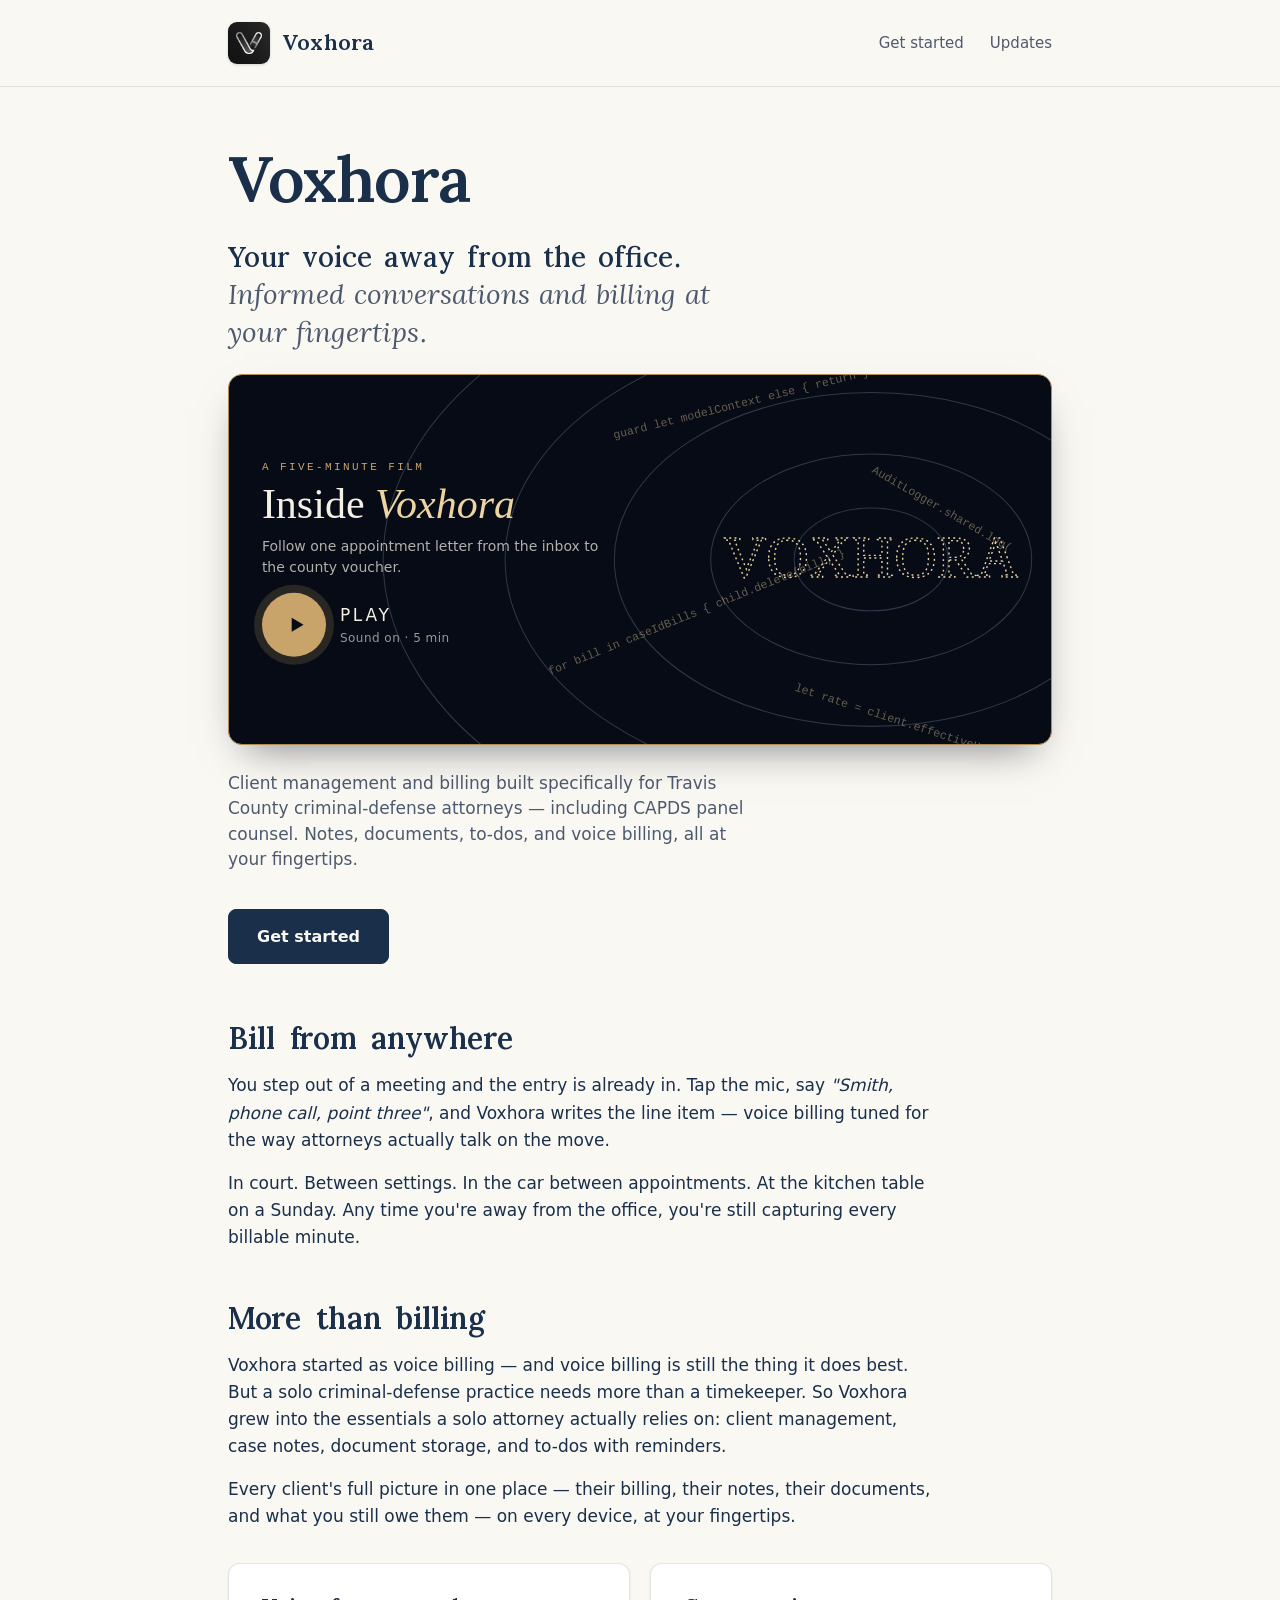
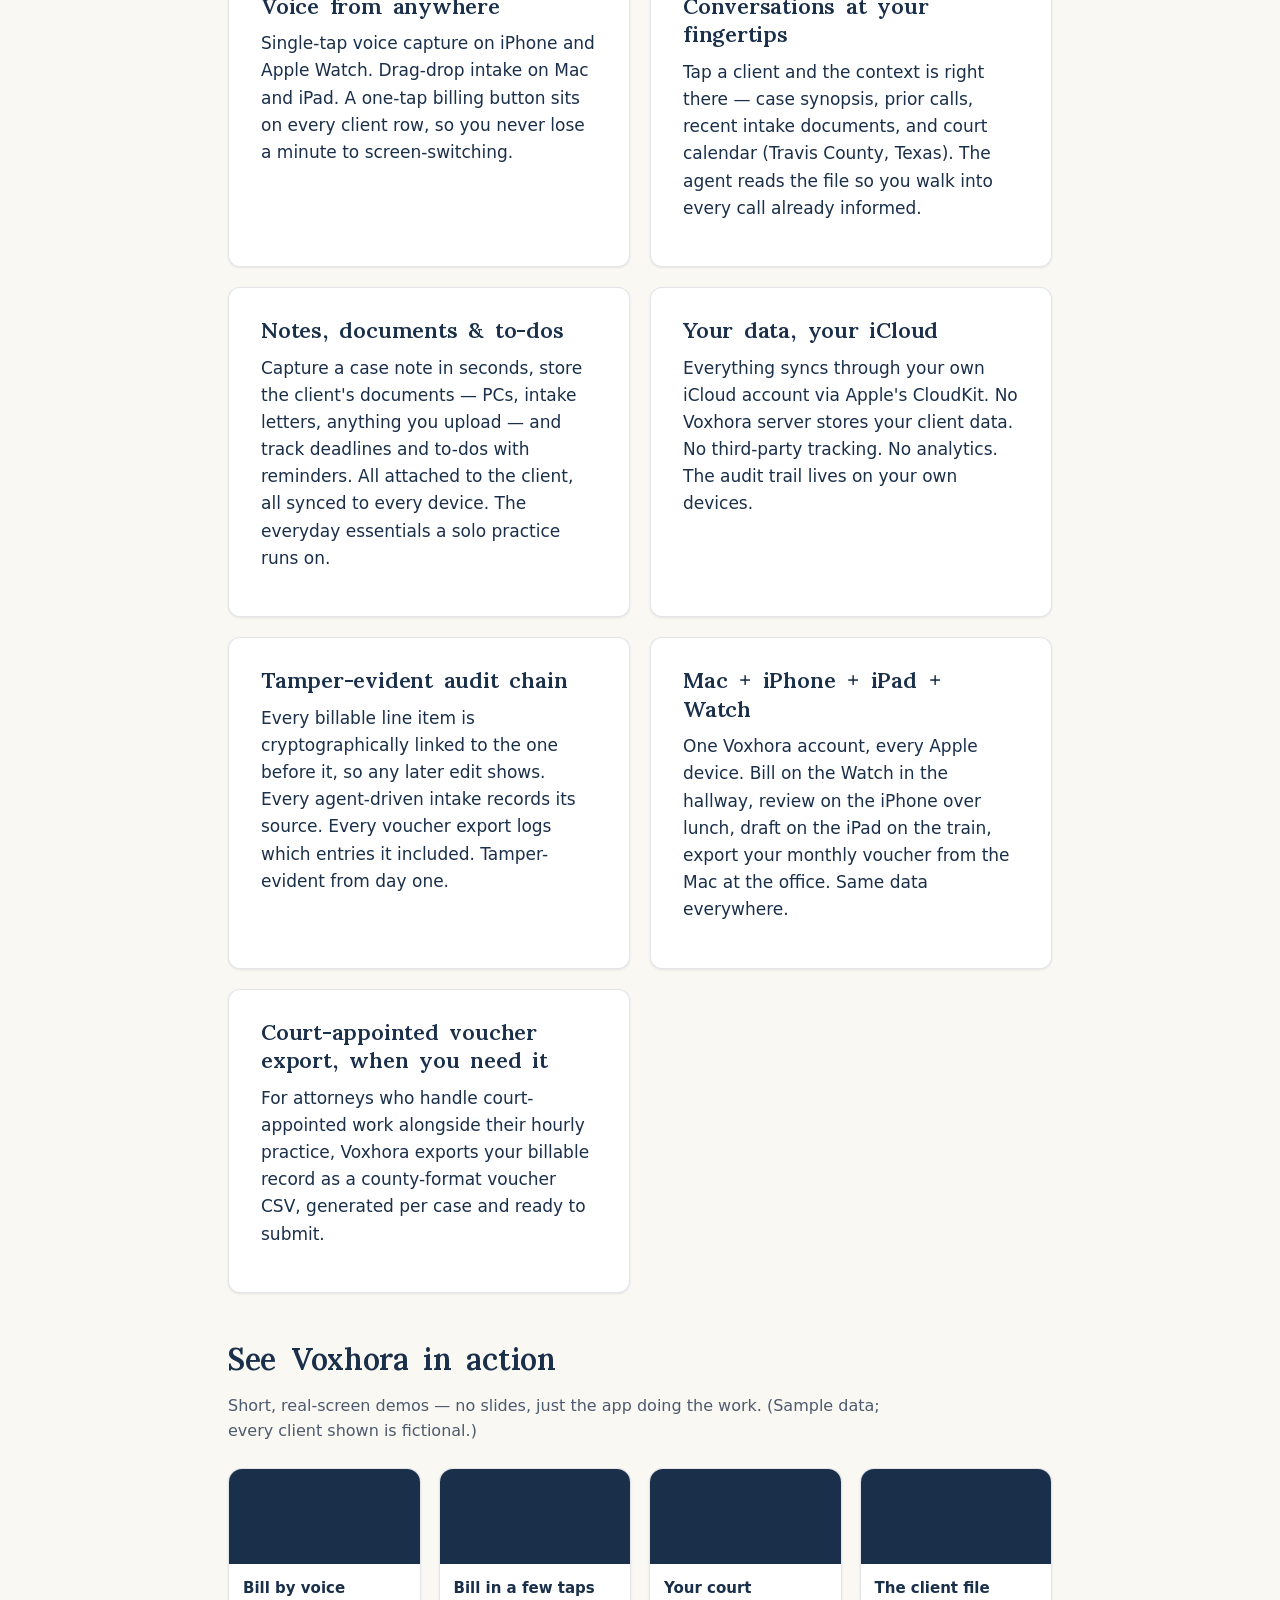
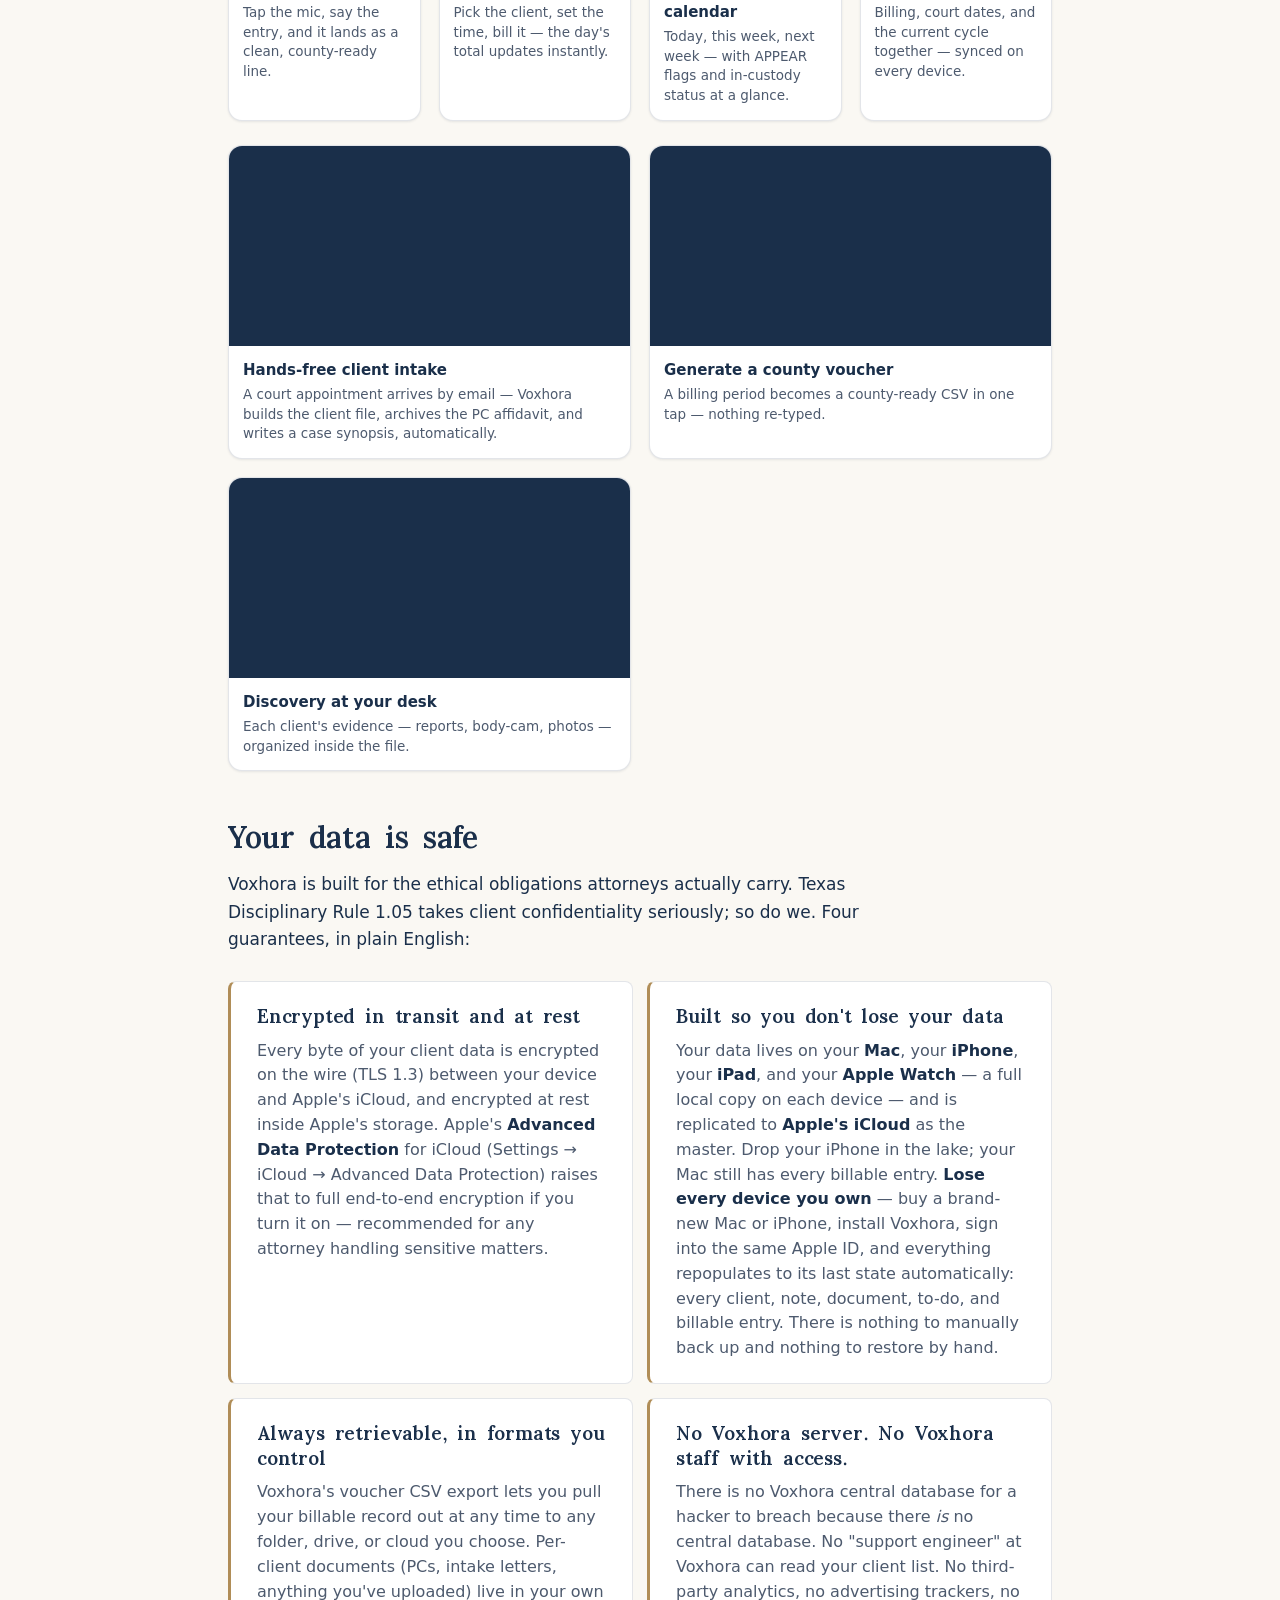
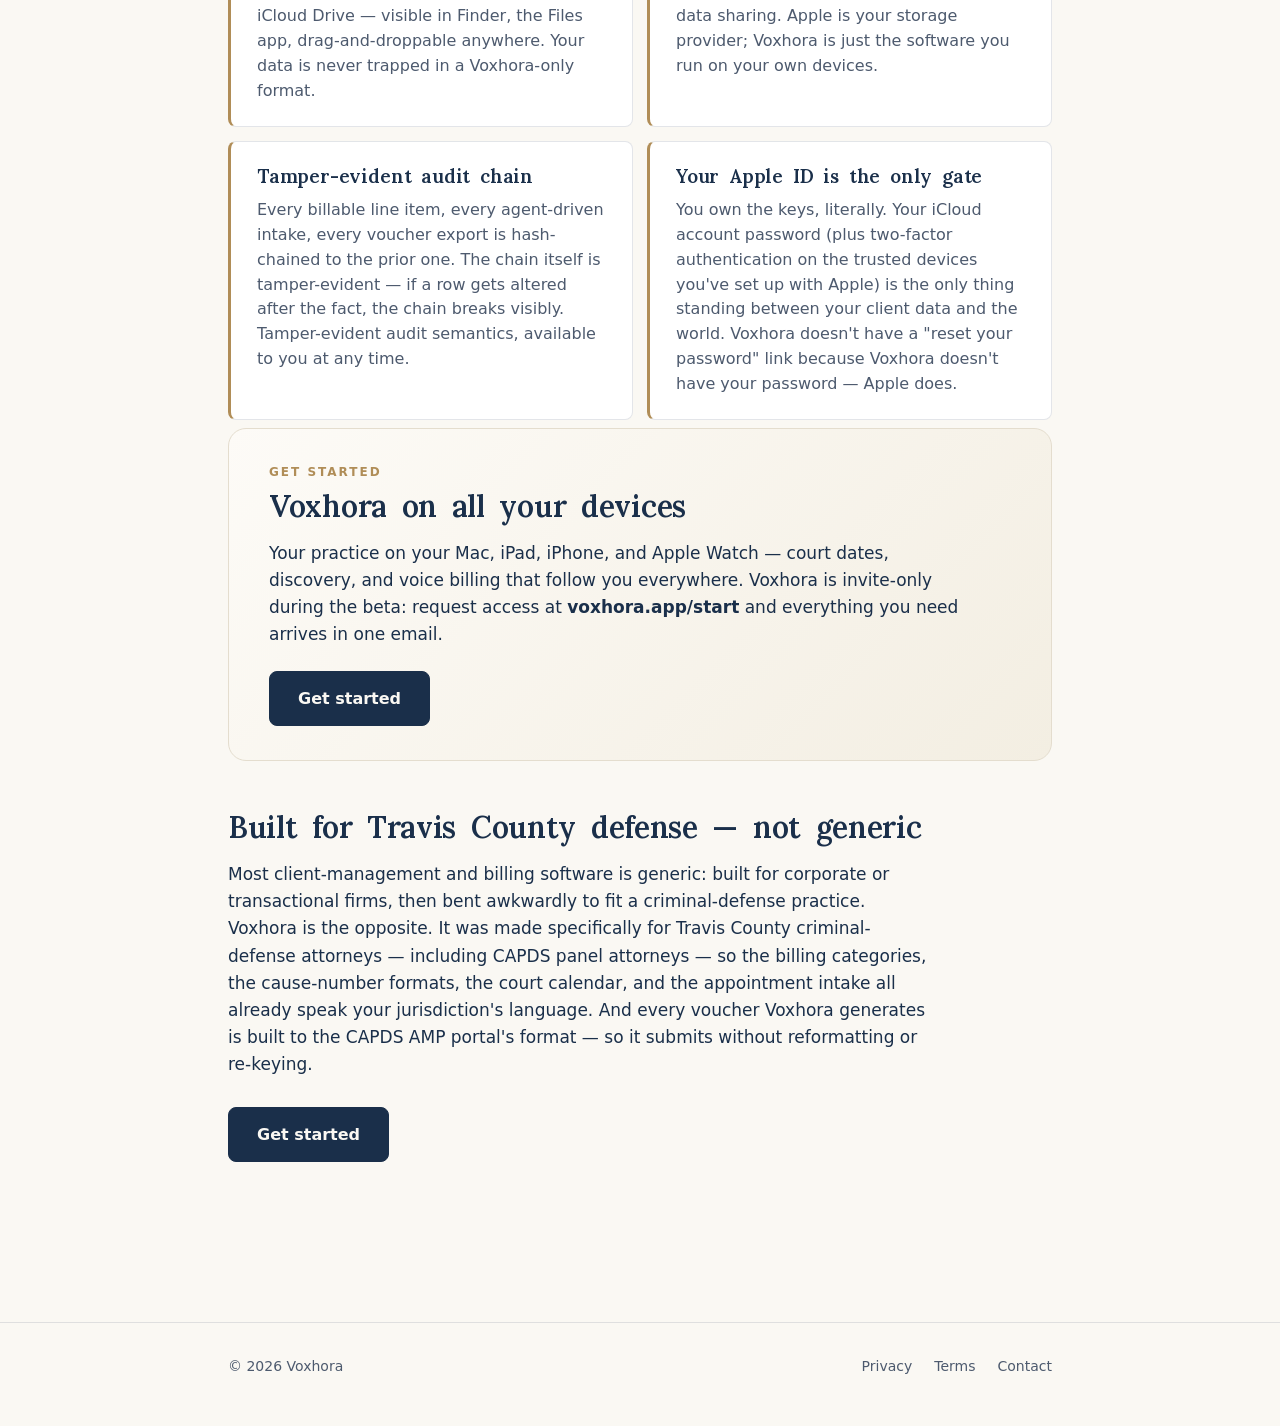
==== index.html @ 94cd96c0 "Inside Voxhora: two Motions stations (36) — file county motions from Voxhora Co-Authored-By: Claude " ====
<!doctype html>
<html lang="en">
<head>
  <meta charset="utf-8">
  <meta name="viewport" content="width=device-width, initial-scale=1">
  <title>Voxhora — Client management & voice billing for Travis County criminal-defense attorneys</title>
  <meta name="description" content="Client management and voice billing built for Travis County criminal-defense attorneys — notes, documents, to-dos, and county-ready vouchers on every Apple device.">
  <link rel="icon" type="image/png" sizes="32x32" href="/favicon-32.png">
  <link rel="apple-touch-icon" href="/apple-touch-icon.png">
  <link rel="stylesheet" href="styles.css">
  <meta property="og:type" content="website">
  <meta property="og:site_name" content="Voxhora">
  <meta property="og:title" content="Voxhora — Client management & voice billing for Travis County criminal-defense attorneys">
  <meta property="og:description" content="Client management and voice billing built for Travis County criminal-defense attorneys — notes, documents, to-dos, and county-ready vouchers on every Apple device.">
  <meta property="og:url" content="https://voxhora.app/">
  <meta property="og:image" content="https://voxhora.app/voxhora-social-card.png">
  <meta name="twitter:card" content="summary_large_image">
  <meta name="twitter:title" content="Voxhora — Client management & voice billing for Travis County criminal-defense attorneys">
  <meta name="twitter:description" content="Client management and voice billing built for Travis County criminal-defense attorneys — notes, documents, to-dos, and county-ready vouchers on every Apple device.">
  <meta name="twitter:image" content="https://voxhora.app/voxhora-social-card.png">
</head>
<body>

<header class="site-header">
  <div class="wrap">
    <a href="/" class="brand">
      <img src="voxhora-logo.png" class="v-mark" alt="Voxhora">
      <span class="v-word">Voxhora</span>
    </a>
    <nav class="site-nav">
      <a href="/start.html">Get started</a>
      <a href="/whats-coming.html">Updates</a>
    </nav>
  </div>
</header>

<main>
  <div class="wrap">

    <section class="hero">
      <h1>Voxhora</h1>
      <p class="motto">Your voice away from the office.<br><span class="motto-soft">Informed conversations and billing at your fingertips.</span></p>
      <a class="film" href="/inside/?v=f8212909#play" aria-label="Play Inside Voxhora, a five-minute film with sound">
        <svg class="film-art" viewBox="0 0 640 320" preserveAspectRatio="xMidYMid slice" aria-hidden="true">
          <g fill="none" stroke="#9fb8e0" stroke-opacity=".26" stroke-width=".8">
            <ellipse cx="500" cy="160" rx="60" ry="40"/><ellipse cx="500" cy="160" rx="125" ry="82"/><ellipse cx="500" cy="160" rx="200" ry="130"/><ellipse cx="500" cy="160" rx="285" ry="182"/><ellipse cx="500" cy="160" rx="380" ry="240"/>
          </g>
          <g font-family="Menlo, ui-monospace, monospace" font-size="9" fill="#ecd3a1" fill-opacity=".42">
            <text x="300" y="66" transform="rotate(-14 300 66)">guard let modelContext else { return }</text>
            <text x="440" y="262" transform="rotate(18 440 262)">let rate = client.effectiveHourlyRate(profile:)</text>
            <text x="500" y="92" transform="rotate(30 500 92)">AuditLogger.shared.log(</text>
            <text x="250" y="250" transform="rotate(-22 250 250)">for bill in caseIdBills { child.delete(bill) }</text>
          </g>
          <text class="film-word" x="500" y="174" text-anchor="middle" font-family="Didot, 'Bodoni 72', Georgia, serif" font-size="46" fill="none" stroke="#ecd3a1" stroke-width="1.1" stroke-dasharray="1.5 2.6">VOXHORA</text>
        </svg>
        <span class="film-copy">
          <span class="film-eyebrow">A five-minute film</span>
          <span class="film-title">Inside <em>Voxhora</em></span>
          <span class="film-lede">Follow one appointment letter from the inbox to the county voucher.</span>
          <span class="film-play"><span class="film-btn" aria-hidden="true"><svg viewBox="0 0 24 24" width="26" height="26"><path d="M8 5.5v13l11-6.5z" fill="currentColor"/></svg></span><span class="film-label">Play<small>Sound on · 5 min</small></span></span>
        </span>
      </a>
      <p class="tagline-explainer">Client management and billing built specifically for Travis County criminal-defense attorneys — including CAPDS panel counsel. Notes, documents, to-dos, and voice billing, all at your fingertips.</p>
      <div class="cta-row">
        <a class="btn btn-primary" href="/start.html">Get started</a>
      </div>
    </section>

    <section>
      <h2>Bill from anywhere</h2>
      <p>You step out of a meeting and the entry is already in. Tap the mic, say <em>"Smith, phone call, point three"</em>, and Voxhora writes the line item — voice billing tuned for the way attorneys actually talk on the move.</p>
      <p>In court. Between settings. In the car between appointments. At the kitchen table on a Sunday. Any time you're away from the office, you're still capturing every billable minute.</p>
    </section>

    <section>
      <h2>More than billing</h2>
      <p>Voxhora started as voice billing — and voice billing is still the thing it does best. But a solo criminal-defense practice needs more than a timekeeper. So Voxhora grew into the essentials a solo attorney actually relies on: client management, case notes, document storage, and to-dos with reminders.</p>
      <p>Every client's full picture in one place — their billing, their notes, their documents, and what you still owe them — on every device, at your fingertips.</p>
    </section>

    <section class="section-grid">
      <div class="card">
        <h3>Voice from anywhere</h3>
        <p>Single-tap voice capture on iPhone and Apple Watch. Drag-drop intake on Mac and iPad. A one-tap billing button sits on every client row, so you never lose a minute to screen-switching.</p>
      </div>
      <div class="card">
        <h3>Conversations at your fingertips</h3>
        <p>Tap a client and the context is right there — case synopsis, prior calls, recent intake documents, and court calendar (Travis County, Texas). The agent reads the file so you walk into every call already informed.</p>
      </div>
      <div class="card">
        <h3>Notes, documents &amp; to-dos</h3>
        <p>Capture a case note in seconds, store the client's documents — PCs, intake letters, anything you upload — and track deadlines and to-dos with reminders. All attached to the client, all synced to every device. The everyday essentials a solo practice runs on.</p>
      </div>
      <div class="card">
        <h3>Your data, your iCloud</h3>
        <p>Everything syncs through your own iCloud account via Apple's CloudKit. No Voxhora server stores your client data. No third-party tracking. No analytics. The audit trail lives on your own devices.</p>
      </div>
      <div class="card">
        <h3>Tamper-evident audit chain</h3>
        <p>Every billable line item is cryptographically linked to the one before it, so any later edit shows. Every agent-driven intake records its source. Every voucher export logs which entries it included. Tamper-evident from day one.</p>
      </div>
      <div class="card">
        <h3>Mac + iPhone + iPad + Watch</h3>
        <p>One Voxhora account, every Apple device. Bill on the Watch in the hallway, review on the iPhone over lunch, draft on the iPad on the train, export your monthly voucher from the Mac at the office. Same data everywhere.</p>
      </div>
      <div class="card">
        <h3>Court-appointed voucher export, when you need it</h3>
        <p>For attorneys who handle court-appointed work alongside their hourly practice, Voxhora exports your billable record as a county-format voucher CSV, generated per case and ready to submit.</p>
      </div>
    </section>

    <section class="demos">
      <h2>See Voxhora in action</h2>
      <p class="lede">Short, real-screen demos — no slides, just the app doing the work. (Sample data; every client shown is fictional.)</p>

      <div class="demo-phones">
        <div class="demo-card">
          <video src="demos/voice-billing.mp4" title="Demo: bill by voice" aria-label="Demo: bill by voice" autoplay muted loop playsinline preload="metadata"></video>
          <div class="cap"><div class="t">Bill by voice</div>
            <div class="d">Tap the mic, say the entry, and it lands as a clean, county-ready line.</div></div>
        </div>
        <div class="demo-card">
          <video src="demos/tap-to-bill.mp4" title="Demo: bill in a few taps" aria-label="Demo: bill in a few taps" autoplay muted loop playsinline preload="metadata"></video>
          <div class="cap"><div class="t">Bill in a few taps</div>
            <div class="d">Pick the client, set the time, bill it — the day's total updates instantly.</div></div>
        </div>
        <div class="demo-card">
          <video src="demos/calendar.mp4" title="Demo: your court calendar" aria-label="Demo: your court calendar" autoplay muted loop playsinline preload="metadata"></video>
          <div class="cap"><div class="t">Your court calendar</div>
            <div class="d">Today, this week, next week — with APPEAR flags and in-custody status at a glance.</div></div>
        </div>
        <div class="demo-card">
          <video src="demos/client-file.mp4" title="Demo: the client file" aria-label="Demo: the client file" autoplay muted loop playsinline preload="metadata"></video>
          <div class="cap"><div class="t">The client file</div>
            <div class="d">Billing, court dates, and the current cycle together — synced on every device.</div></div>
        </div>
      </div>

      <div class="demo-tablets">
        <div class="demo-card">
          <video src="demos/intake.mp4" title="Demo: hands-free client intake" aria-label="Demo: hands-free client intake" autoplay muted loop playsinline preload="metadata"></video>
          <div class="cap"><div class="t">Hands-free client intake</div>
            <div class="d">A court appointment arrives by email — Voxhora builds the client file, archives the PC affidavit, and writes a case synopsis, automatically.</div></div>
        </div>
        <div class="demo-card">
          <video src="demos/voucher.mp4" title="Demo: generate a county voucher" aria-label="Demo: generate a county voucher" autoplay muted loop playsinline preload="metadata"></video>
          <div class="cap"><div class="t">Generate a county voucher</div>
            <div class="d">A billing period becomes a county-ready CSV in one tap — nothing re-typed.</div></div>
        </div>
        <div class="demo-card">
          <video src="demos/discovery.mp4" title="Demo: discovery at your desk" aria-label="Demo: discovery at your desk" autoplay muted loop playsinline preload="metadata"></video>
          <div class="cap"><div class="t">Discovery at your desk</div>
            <div class="d">Each client's evidence — reports, body-cam, photos — organized inside the file.</div></div>
        </div>
      </div>
    </section>

    <section>
      <h2>Your data is safe</h2>
      <p>Voxhora is built for the ethical obligations attorneys actually carry. Texas Disciplinary Rule 1.05 takes client confidentiality seriously; so do we. Four guarantees, in plain English:</p>

      <div class="safety-grid">
        <div class="safety-item">
          <h3>Encrypted in transit and at rest</h3>
          <p>Every byte of your client data is encrypted on the wire (TLS 1.3) between your device and Apple's iCloud, and encrypted at rest inside Apple's storage. Apple's <strong>Advanced Data Protection</strong> for iCloud (Settings → iCloud → Advanced Data Protection) raises that to full end-to-end encryption if you turn it on — recommended for any attorney handling sensitive matters.</p>
        </div>

        <div class="safety-item">
          <h3>Built so you don't lose your data</h3>
          <p>Your data lives on your <strong>Mac</strong>, your <strong>iPhone</strong>, your <strong>iPad</strong>, and your <strong>Apple Watch</strong> — a full local copy on each device — and is replicated to <strong>Apple's iCloud</strong> as the master. Drop your iPhone in the lake; your Mac still has every billable entry. <strong>Lose every device you own</strong> — buy a brand-new Mac or iPhone, install Voxhora, sign into the same Apple ID, and everything repopulates to its last state automatically: every client, note, document, to-do, and billable entry. There is nothing to manually back up and nothing to restore by hand.</p>
        </div>

        <div class="safety-item">
          <h3>Always retrievable, in formats you control</h3>
          <p>Voxhora's voucher CSV export lets you pull your billable record out at any time to any folder, drive, or cloud you choose. Per-client documents (PCs, intake letters, anything you've uploaded) live in your own iCloud Drive — visible in Finder, the Files app, drag-and-droppable anywhere. Your data is never trapped in a Voxhora-only format.</p>
        </div>

        <div class="safety-item">
          <h3>No Voxhora server. No Voxhora staff with access.</h3>
          <p>There is no Voxhora central database for a hacker to breach because there <em>is</em> no central database. No "support engineer" at Voxhora can read your client list. No third-party analytics, no advertising trackers, no data sharing. Apple is your storage provider; Voxhora is just the software you run on your own devices.</p>
        </div>

        <div class="safety-item">
          <h3>Tamper-evident audit chain</h3>
          <p>Every billable line item, every agent-driven intake, every voucher export is hash-chained to the prior one. The chain itself is tamper-evident — if a row gets altered after the fact, the chain breaks visibly. Tamper-evident audit semantics, available to you at any time.</p>
        </div>

        <div class="safety-item">
          <h3>Your Apple ID is the only gate</h3>
          <p>You own the keys, literally. Your iCloud account password (plus two-factor authentication on the trusted devices you've set up with Apple) is the only thing standing between your client data and the world. Voxhora doesn't have a "reset your password" link because Voxhora doesn't have your password — Apple does.</p>
        </div>
      </div>
    </section>

    <section class="get-voxhora">
      <div class="gv-inner">
        <div class="gv-text">
          <div class="gv-eyebrow">GET STARTED</div>
          <h2>Voxhora on all your devices</h2>
          <p>Your practice on your Mac, iPad, iPhone, and Apple Watch — court dates, discovery, and voice billing that follow you everywhere. Voxhora is invite-only during the beta: request access at <strong>voxhora.app/start</strong> and everything you need arrives in one email.</p>
          <div class="cta-row" style="margin-top: 22px;">
            <a class="btn btn-primary" href="/start.html">Get started</a>
          </div>
        </div>
      </div>
    </section>

    <section>
      <h2>Built for Travis County defense — not generic</h2>
      <p>Most client-management and billing software is generic: built for corporate or transactional firms, then bent awkwardly to fit a criminal-defense practice. Voxhora is the opposite. It was made specifically for Travis County criminal-defense attorneys — including CAPDS panel attorneys — so the billing categories, the cause-number formats, the court calendar, and the appointment intake all already speak your jurisdiction's language. And every voucher Voxhora generates is built to the CAPDS AMP portal's format — so it submits without reformatting or re-keying.</p>
      <div class="cta-row" style="margin-top: 28px;">
        <a class="btn btn-primary" href="/start.html">Get started</a>
      </div>
    </section>

  </div>
</main>

<footer class="site-footer">
  <div class="wrap">
    <div>© 2026 Voxhora</div>
    <nav>
      <a href="/privacy.html">Privacy</a>
      <a href="/terms.html">Terms</a>
      <a href="mailto:patrick@patrickfagerberg.com">Contact</a>
    </nav>
  </div>
</footer>

<!-- Film panel: open "Inside Voxhora" over this page and start the music in
     this same tap (Safari only allows sound from a tap on the page that plays it). -->
<audio id="filmMusic" src="/inside/soundtrack.mp3" preload="none" loop></audio>
<script>
(function(){
  var a=document.querySelector('a.film'); if(!a) return;
  a.addEventListener('click',function(e){
    if(e.metaKey||e.ctrlKey||e.shiftKey||e.altKey||e.button) return;
    e.preventDefault();
    var m=document.getElementById('filmMusic');
    try{ m.volume=0.05; var p=m.play(); if(p&&p.catch) p.catch(function(){}); }catch(_){}
    var ov=document.createElement('div'); ov.className='film-overlay';
    var f=document.createElement('iframe');
    f.src=a.getAttribute('href').replace('#play','#embed');
    f.title='Inside Voxhora'; f.setAttribute('allow','autoplay; fullscreen');
    f.onload=function(){ try{ f.contentWindow.focus(); }catch(_){} };
    var x=document.createElement('button'); x.className='film-close'; x.type='button';
    x.setAttribute('aria-label','Close the film'); x.textContent='\u00d7';
    ov.appendChild(f); ov.appendChild(x); document.body.appendChild(ov);
    document.documentElement.style.overflow='hidden';
    try{ var r=ov.requestFullscreen&&ov.requestFullscreen(); if(r&&r.catch) r.catch(function(){}); }catch(_){}
    function close(){
      try{ m.pause(); m.currentTime=0; }catch(_){}
      ov.remove(); document.documentElement.style.overflow='';
      if(document.fullscreenElement){ try{ document.exitFullscreen(); }catch(_){} }
      document.removeEventListener('keydown',esc); a.focus();
    }
    function esc(ev){ if(ev.key==='Escape'&&!document.fullscreenElement) close(); }
    x.addEventListener('click',close); document.addEventListener('keydown',esc);
  });
})();
</script>
</body>
</html>
---- styles.css ----
/* Self-hosted Lora (no third-party font request) */
@font-face {
  font-family: 'Lora';
  font-style: italic;
  font-weight: 400;
  font-display: swap;
  src: url('/fonts/lora-italic-400-ext.woff2') format('woff2');
  unicode-range: U+0100-02BA, U+02BD-02C5, U+02C7-02CC, U+02CE-02D7, U+02DD-02FF, U+0304, U+0308, U+0329, U+1D00-1DBF, U+1E00-1E9F, U+1EF2-1EFF, U+2020, U+20A0-20AB, U+20AD-20C0, U+2113, U+2C60-2C7F, U+A720-A7FF;
}
@font-face {
  font-family: 'Lora';
  font-style: italic;
  font-weight: 400;
  font-display: swap;
  src: url('/fonts/lora-italic-400.woff2') format('woff2');
  unicode-range: U+0000-00FF, U+0131, U+0152-0153, U+02BB-02BC, U+02C6, U+02DA, U+02DC, U+0304, U+0308, U+0329, U+2000-206F, U+20AC, U+2122, U+2191, U+2193, U+2212, U+2215, U+FEFF, U+FFFD;
}
@font-face {
  font-family: 'Lora';
  font-style: normal;
  font-weight: 500;
  font-display: swap;
  src: url('/fonts/lora-normal-500-ext.woff2') format('woff2');
  unicode-range: U+0100-02BA, U+02BD-02C5, U+02C7-02CC, U+02CE-02D7, U+02DD-02FF, U+0304, U+0308, U+0329, U+1D00-1DBF, U+1E00-1E9F, U+1EF2-1EFF, U+2020, U+20A0-20AB, U+20AD-20C0, U+2113, U+2C60-2C7F, U+A720-A7FF;
}
@font-face {
  font-family: 'Lora';
  font-style: normal;
  font-weight: 500;
  font-display: swap;
  src: url('/fonts/lora-normal-500.woff2') format('woff2');
  unicode-range: U+0000-00FF, U+0131, U+0152-0153, U+02BB-02BC, U+02C6, U+02DA, U+02DC, U+0304, U+0308, U+0329, U+2000-206F, U+20AC, U+2122, U+2191, U+2193, U+2212, U+2215, U+FEFF, U+FFFD;
}
@font-face {
  font-family: 'Lora';
  font-style: normal;
  font-weight: 600;
  font-display: swap;
  src: url('/fonts/lora-normal-600-ext.woff2') format('woff2');
  unicode-range: U+0100-02BA, U+02BD-02C5, U+02C7-02CC, U+02CE-02D7, U+02DD-02FF, U+0304, U+0308, U+0329, U+1D00-1DBF, U+1E00-1E9F, U+1EF2-1EFF, U+2020, U+20A0-20AB, U+20AD-20C0, U+2113, U+2C60-2C7F, U+A720-A7FF;
}
@font-face {
  font-family: 'Lora';
  font-style: normal;
  font-weight: 600;
  font-display: swap;
  src: url('/fonts/lora-normal-600.woff2') format('woff2');
  unicode-range: U+0000-00FF, U+0131, U+0152-0153, U+02BB-02BC, U+02C6, U+02DA, U+02DC, U+0304, U+0308, U+0329, U+2000-206F, U+20AC, U+2122, U+2191, U+2193, U+2212, U+2215, U+FEFF, U+FFFD;
}
@font-face {
  font-family: 'Lora';
  font-style: normal;
  font-weight: 700;
  font-display: swap;
  src: url('/fonts/lora-normal-700-ext.woff2') format('woff2');
  unicode-range: U+0100-02BA, U+02BD-02C5, U+02C7-02CC, U+02CE-02D7, U+02DD-02FF, U+0304, U+0308, U+0329, U+1D00-1DBF, U+1E00-1E9F, U+1EF2-1EFF, U+2020, U+20A0-20AB, U+20AD-20C0, U+2113, U+2C60-2C7F, U+A720-A7FF;
}
@font-face {
  font-family: 'Lora';
  font-style: normal;
  font-weight: 700;
  font-display: swap;
  src: url('/fonts/lora-normal-700.woff2') format('woff2');
  unicode-range: U+0000-00FF, U+0131, U+0152-0153, U+02BB-02BC, U+02C6, U+02DA, U+02DC, U+0304, U+0308, U+0329, U+2000-206F, U+20AC, U+2122, U+2191, U+2193, U+2212, U+2215, U+FEFF, U+FFFD;
}

/* ----------------------------------------------------------------
   Voxhora marketing site — global styles
   Brand: voxPaper #faf8f3 background, voxInk #1a2f4a body,
          voxGold #b08d57 accent, voxInkSoft #4d5a6e secondary.
   Typography: Lora (Charter-feel) for headlines, system sans for body.
   ---------------------------------------------------------------- */

:root {
  --vox-paper: #faf8f3;
  --vox-ink: #1a2f4a;
  --vox-ink-soft: #4d5a6e;
  --vox-gold: #b08d57;
  --vox-gold-warm: #c9a872;
  --vox-card: #ffffff;
  --vox-border: rgba(26, 47, 74, 0.12);
  --vox-shadow: 0 1px 3px rgba(26, 47, 74, 0.06), 0 1px 2px rgba(26, 47, 74, 0.04);
  --max-w: 880px;
}

* { box-sizing: border-box; }

html { scroll-behavior: smooth; }

body {
  margin: 0;
  background: var(--vox-paper);
  color: var(--vox-ink);
  font-family: system-ui, -apple-system, BlinkMacSystemFont, "Segoe UI", Helvetica, Arial, sans-serif;
  font-size: 17px;
  line-height: 1.6;
  font-variant-numeric: tabular-nums;
  -webkit-font-smoothing: antialiased;
  -moz-osx-font-smoothing: grayscale;
}

h1, h2, h3, h4 {
  font-family: "Lora", "Charter", "Iowan Old Style", "Georgia", serif;
  font-weight: 600;
  color: var(--vox-ink);
  letter-spacing: -0.01em;
}

h1 { font-size: 44px; line-height: 1.15; margin: 0 0 18px; }
h2 { font-size: 30px; line-height: 1.2; margin: 48px 0 16px; }
h3 { font-size: 22px; line-height: 1.3; margin: 32px 0 10px; }

p { margin: 0 0 16px; max-width: 65ch; }

a {
  color: var(--vox-ink);
  text-decoration: underline;
  text-decoration-color: var(--vox-gold);
  text-decoration-thickness: 1.5px;
  text-underline-offset: 3px;
  transition: text-decoration-color 0.15s ease;
}
a:hover { text-decoration-color: var(--vox-ink); }

ul { padding-left: 22px; margin: 0 0 16px; }
li { margin-bottom: 8px; }

code, pre {
  font-family: ui-monospace, "SF Mono", "Cascadia Mono", Menlo, Consolas, monospace;
  font-size: 14px;
  background: rgba(26, 47, 74, 0.06);
  padding: 2px 6px;
  border-radius: 4px;
}
pre {
  padding: 16px 20px;
  overflow-x: auto;
  line-height: 1.5;
  border-radius: 8px;
}
pre code { padding: 0; background: none; }

/* ---- LAYOUT ---- */

.wrap {
  max-width: var(--max-w);
  margin: 0 auto;
  padding: 0 28px;
}

header.site-header {
  border-bottom: 1px solid var(--vox-border);
  padding: 22px 0;
  background: var(--vox-paper);
}
header.site-header .wrap {
  display: flex;
  align-items: center;
  justify-content: space-between;
  gap: 24px;
  flex-wrap: wrap;
}

.brand {
  display: inline-flex;
  align-items: center;
  gap: 12px;
  text-decoration: none;
  color: var(--vox-ink);
}
.brand .v-mark {
  width: 42px;
  height: 42px;
  border-radius: 9px;
  object-fit: cover;
  flex-shrink: 0;
  /* Subtle shadow so the dark logo doesn't fight the cream background */
  box-shadow: 0 1px 3px rgba(26, 47, 74, 0.18);
}
.brand .v-word {
  font-family: "Lora", "Charter", "Iowan Old Style", Georgia, serif;
  font-size: 22px;
  font-weight: 600;
  letter-spacing: 0.01em;
}

nav.site-nav {
  display: flex;
  gap: 26px;
  flex-wrap: wrap;
}
nav.site-nav a {
  font-size: 15px;
  font-weight: 500;
  text-decoration: none;
  color: var(--vox-ink-soft);
  transition: color 0.15s ease;
}
nav.site-nav a:hover { color: var(--vox-ink); }
nav.site-nav a.active { color: var(--vox-ink); }

main { padding: 56px 0 80px; }

/* ---- HERO ---- */

.hero {
  text-align: left;
  margin-bottom: 56px;
}
.hero .eyebrow {
  display: inline-block;
  font-size: 12px;
  font-weight: 600;
  letter-spacing: 0.12em;
  text-transform: uppercase;
  color: var(--vox-gold);
  margin-bottom: 14px;
}
.hero h1 {
  font-size: 64px;
  margin-bottom: 22px;
  letter-spacing: -0.02em;
}
.hero .motto {
  font-family: "Lora", "Charter", "Iowan Old Style", Georgia, serif;
  font-size: 28px;
  line-height: 1.35;
  color: var(--vox-ink);
  max-width: 30ch;
  margin: 0 0 18px;
  font-weight: 500;
}
.hero .motto .motto-soft {
  color: var(--vox-ink-soft);
  font-style: italic;
  font-weight: 400;
}
.hero .tagline-explainer {
  font-size: 17px;
  color: var(--vox-ink-soft);
  max-width: 50ch;
  line-height: 1.5;
  margin-bottom: 36px;
}

/* ---- CTA BUTTONS ---- */

.cta-row {
  display: flex;
  gap: 14px;
  flex-wrap: wrap;
}

.btn {
  display: inline-block;
  padding: 14px 28px;
  border-radius: 8px;
  font-size: 16px;
  font-weight: 600;
  text-decoration: none;
  border: 1.5px solid transparent;
  transition: all 0.15s ease;
  cursor: pointer;
  font-family: inherit;
}
.btn-primary {
  background: var(--vox-ink);
  color: var(--vox-paper);
  border-color: var(--vox-ink);
}
.btn-primary:hover {
  background: #243a5c;
  border-color: #243a5c;
  text-decoration: none;
}
.btn-secondary {
  background: transparent;
  color: var(--vox-ink);
  border-color: var(--vox-ink);
}
.btn-secondary:hover {
  background: var(--vox-ink);
  color: var(--vox-paper);
  text-decoration: none;
}

/* ---- CARDS / SECTIONS ---- */

.card {
  background: var(--vox-card);
  border: 1px solid var(--vox-border);
  border-radius: 12px;
  padding: 28px 32px;
  margin-bottom: 24px;
  box-shadow: var(--vox-shadow);
}

.card h3 { margin-top: 0; }

.section-grid {
  display: grid;
  grid-template-columns: repeat(auto-fit, minmax(280px, 1fr));
  gap: 20px;
  margin: 32px 0;
}

.section-grid .card { margin-bottom: 0; }

/* Safety section — two-column lawyer-comfort layout, slightly different visual
   weight than the value-prop section-grid so it reads as a separate "trust"
   block rather than another feature list. */
.safety-grid {
  display: grid;
  grid-template-columns: repeat(auto-fit, minmax(320px, 1fr));
  gap: 14px;
  margin: 28px 0 8px;
}
.safety-item {
  background: var(--vox-card);
  border: 1px solid var(--vox-border);
  border-left: 3px solid var(--vox-gold);
  border-radius: 8px;
  padding: 22px 26px;
}
.safety-item h3 {
  margin: 0 0 10px;
  font-size: 19px;
  font-family: "Lora", "Charter", "Iowan Old Style", Georgia, serif;
  font-weight: 600;
}
.safety-item p {
  margin: 0;
  font-size: 16px;
  color: var(--vox-ink-soft);
  line-height: 1.55;
}
.safety-item p strong {
  color: var(--vox-ink);
  font-weight: 600;
}
@media (max-width: 640px) {
  .safety-item { padding: 18px 22px; }
  .safety-item h3 { font-size: 17px; }
  .safety-item p { font-size: 15px; }
}

/* ---- FORMS ---- */

form.signup {
  background: var(--vox-card);
  border: 1px solid var(--vox-border);
  border-radius: 12px;
  padding: 32px;
  box-shadow: var(--vox-shadow);
  max-width: 540px;
}
.form-row {
  display: flex;
  flex-direction: column;
  gap: 6px;
  margin-bottom: 18px;
}
.form-row label {
  font-size: 14px;
  font-weight: 600;
  color: var(--vox-ink);
}
.form-row .hint {
  font-size: 13px;
  color: var(--vox-ink-soft);
  font-weight: 400;
}
.form-row input,
.form-row textarea {
  font-family: inherit;
  font-size: 16px;
  padding: 10px 14px;
  border: 1.5px solid var(--vox-border);
  border-radius: 8px;
  background: var(--vox-paper);
  color: var(--vox-ink);
  transition: border-color 0.15s ease;
}
.form-row input:focus,
.form-row textarea:focus {
  outline: none;
  border-color: var(--vox-gold);
}
.form-row textarea {
  min-height: 90px;
  resize: vertical;
  line-height: 1.5;
}

/* ---- FOOTER ---- */

footer.site-footer {
  border-top: 1px solid var(--vox-border);
  padding: 32px 0 48px;
  margin-top: 80px;
  background: var(--vox-paper);
  color: var(--vox-ink-soft);
  font-size: 14px;
}
footer.site-footer .wrap {
  display: flex;
  justify-content: space-between;
  align-items: baseline;
  flex-wrap: wrap;
  gap: 20px;
}
footer.site-footer nav { display: flex; gap: 22px; flex-wrap: wrap; }
footer.site-footer nav a {
  color: var(--vox-ink-soft);
  text-decoration: none;
}
footer.site-footer nav a:hover { color: var(--vox-ink); }

/* ---- UTILITIES ---- */

.mute { color: var(--vox-ink-soft); }
.gold { color: var(--vox-gold); }
.center { text-align: center; }
.tight { max-width: 60ch; }

.callout {
  border-left: 3px solid var(--vox-gold);
  padding: 4px 0 4px 20px;
  margin: 24px 0;
  color: var(--vox-ink-soft);
  font-style: italic;
}

/* ---- RESPONSIVE ---- */

@media (max-width: 640px) {
  body { font-size: 16px; }
  h1 { font-size: 34px; }
  .hero h1 { font-size: 42px; }
  .hero .motto { font-size: 22px; }
  .hero .tagline-explainer { font-size: 16px; }
  h2 { font-size: 24px; margin: 36px 0 14px; }
  h3 { font-size: 19px; }
  main { padding: 36px 0 60px; }
  .card { padding: 22px 24px; }
  form.signup { padding: 24px; }
  .wrap { padding: 0 20px; }
  header.site-header { padding: 16px 0; }
  nav.site-nav { gap: 16px; }
  .cta-row { flex-direction: column; align-items: stretch; }
  .btn { text-align: center; }
}

/* ----------------------------------------------------------------
   "See Voxhora in action" — real-screen demo clips
   (added 2026-06-12; brand tokens above)
   ---------------------------------------------------------------- */
.demos { margin: 48px 0; }
.demos .lede { color: var(--vox-ink-soft); font-size: 16px; margin: 0 0 24px; max-width: 65ch; }

.demo-phones {
  display: grid;
  grid-template-columns: repeat(auto-fit, minmax(170px, 1fr));
  gap: 18px;
  margin: 0 0 24px;
}
.demo-tablets {
  display: grid;
  grid-template-columns: repeat(auto-fit, minmax(320px, 1fr));
  gap: 18px;
}

.demo-card {
  background: var(--vox-card);
  border: 1px solid var(--vox-border);
  border-radius: 14px;
  overflow: hidden;
  box-shadow: var(--vox-shadow);
}
.demo-card video {
  display: block;
  width: 100%;
  height: auto;
  background: #1a2f4a;
}
.demo-card .cap { padding: 12px 14px 14px; }
.demo-card .cap .t { font-weight: 600; font-size: 15px; color: var(--vox-ink); }
.demo-card .cap .d { color: var(--vox-ink-soft); font-size: 13.5px; line-height: 1.45; margin-top: 3px; }

@media (max-width: 520px) {
  .demo-phones { grid-template-columns: repeat(2, 1fr); gap: 12px; }
  .demo-card .cap .d { font-size: 12.5px; }
}

/* Get-Voxhora device section + QR (2026-07-11) */
.get-voxhora .gv-inner {
  display: flex;
  align-items: center;
  gap: 36px;
  background: linear-gradient(135deg, #fdfbf7, #f3eee2);
  border: 1px solid #e4ddce;
  border-radius: 18px;
  padding: 34px 40px;
}
.get-voxhora .gv-text { flex: 1; }
.get-voxhora .gv-eyebrow {
  font-size: 12px; letter-spacing: 2px; font-weight: 700;
  color: var(--vox-gold); margin-bottom: 6px;
}
.get-voxhora .gv-text h2 { margin-top: 0; }
.get-voxhora .gv-qr { text-align: center; flex: none; }
.get-voxhora .gv-qr img {
  border: 8px solid #fff; border-radius: 12px;
  box-shadow: 0 2px 10px rgba(26, 47, 74, .12);
  display: block;
}
.get-voxhora .gv-qr span {
  display: block; margin-top: 8px; font-size: 12px; color: var(--vox-ink-soft);
}
@media (max-width: 640px) {
  .get-voxhora .gv-inner { flex-direction: column; text-align: center; gap: 22px; padding: 26px 22px; }
  .get-voxhora .gv-eyebrow { text-align: center; }
}

/* Homepage film panel: "Inside Voxhora" (2026-10-08) */
.film{position:relative;display:block;margin:22px 0 26px;border-radius:14px;overflow:hidden;background:#060b15;border:1px solid var(--vox-gold);aspect-ratio:16/7.2;min-height:260px;color:#f4f0e6;text-decoration:none;box-shadow:0 18px 40px -18px rgba(6,11,21,.55);transition:transform .25s ease,box-shadow .25s ease}
.film:hover,.film:focus-visible{transform:translateY(-2px);box-shadow:0 24px 50px -18px rgba(6,11,21,.7);outline:none}
.film:focus-visible{box-shadow:0 0 0 3px var(--vox-gold-warm),0 24px 50px -18px rgba(6,11,21,.7)}
.film-art{position:absolute;inset:0;width:100%;height:100%}
.film-copy{position:absolute;left:clamp(18px,4%,36px);top:50%;transform:translateY(-50%);display:flex;flex-direction:column;gap:10px;max-width:min(340px,44%)}
.film-eyebrow{font:500 11px/1 Menlo,ui-monospace,monospace;letter-spacing:.22em;text-transform:uppercase;color:#c9a46a}
.film-title{font:500 clamp(28px,4.4vw,42px)/1.02 Didot,"Bodoni 72",Georgia,serif;color:#f4f0e6}
.film-title em{color:#ecd3a1}
.film-lede{font-size:14px;line-height:1.45;color:rgba(244,240,230,.72)}
.film-play{display:flex;align-items:center;gap:14px;margin-top:6px}
.film-btn{width:64px;height:64px;border-radius:50%;background:#c9a46a;color:#060b15;display:flex;align-items:center;justify-content:center;padding-left:4px;box-shadow:0 0 0 8px rgba(201,164,106,.18);animation:film-pulse 2.4s ease-in-out infinite}
.film:hover .film-btn{background:#ecd3a1}
.film-label{font:600 14px/1.25 inherit;letter-spacing:.16em;text-transform:uppercase;color:#f4f0e6;display:flex;flex-direction:column}
.film-label small{font-weight:400;letter-spacing:.04em;text-transform:none;font-size:12px;color:rgba(244,240,230,.62)}
@keyframes film-pulse{0%,100%{box-shadow:0 0 0 8px rgba(201,164,106,.18)}50%{box-shadow:0 0 0 14px rgba(201,164,106,.08)}}
@media (max-width:620px){.film{aspect-ratio:auto;min-height:300px}.film-copy{max-width:calc(100% - 36px);top:auto;bottom:22px;transform:none}.film-art{opacity:.75}.film-word{display:none}}
@media (prefers-reduced-motion:reduce){.film,.film-btn{transition:none;animation:none}}

/* Film overlay: the homepage Play panel opens the film over the page (2026-10-08) */
.film-overlay{position:fixed;inset:0;z-index:9999;background:#05070d}
.film-overlay iframe{display:block;width:100%;height:100%;border:0}
.film-close{position:absolute;top:14px;right:14px;z-index:2;width:44px;height:44px;border-radius:50%;
  border:1px solid rgba(201,168,106,.6);background:rgba(5,7,13,.75);color:#e8d9b5;font-size:26px;line-height:1;cursor:pointer}
.film-close:hover,.film-close:focus-visible{background:rgba(201,168,106,.25);outline:none}
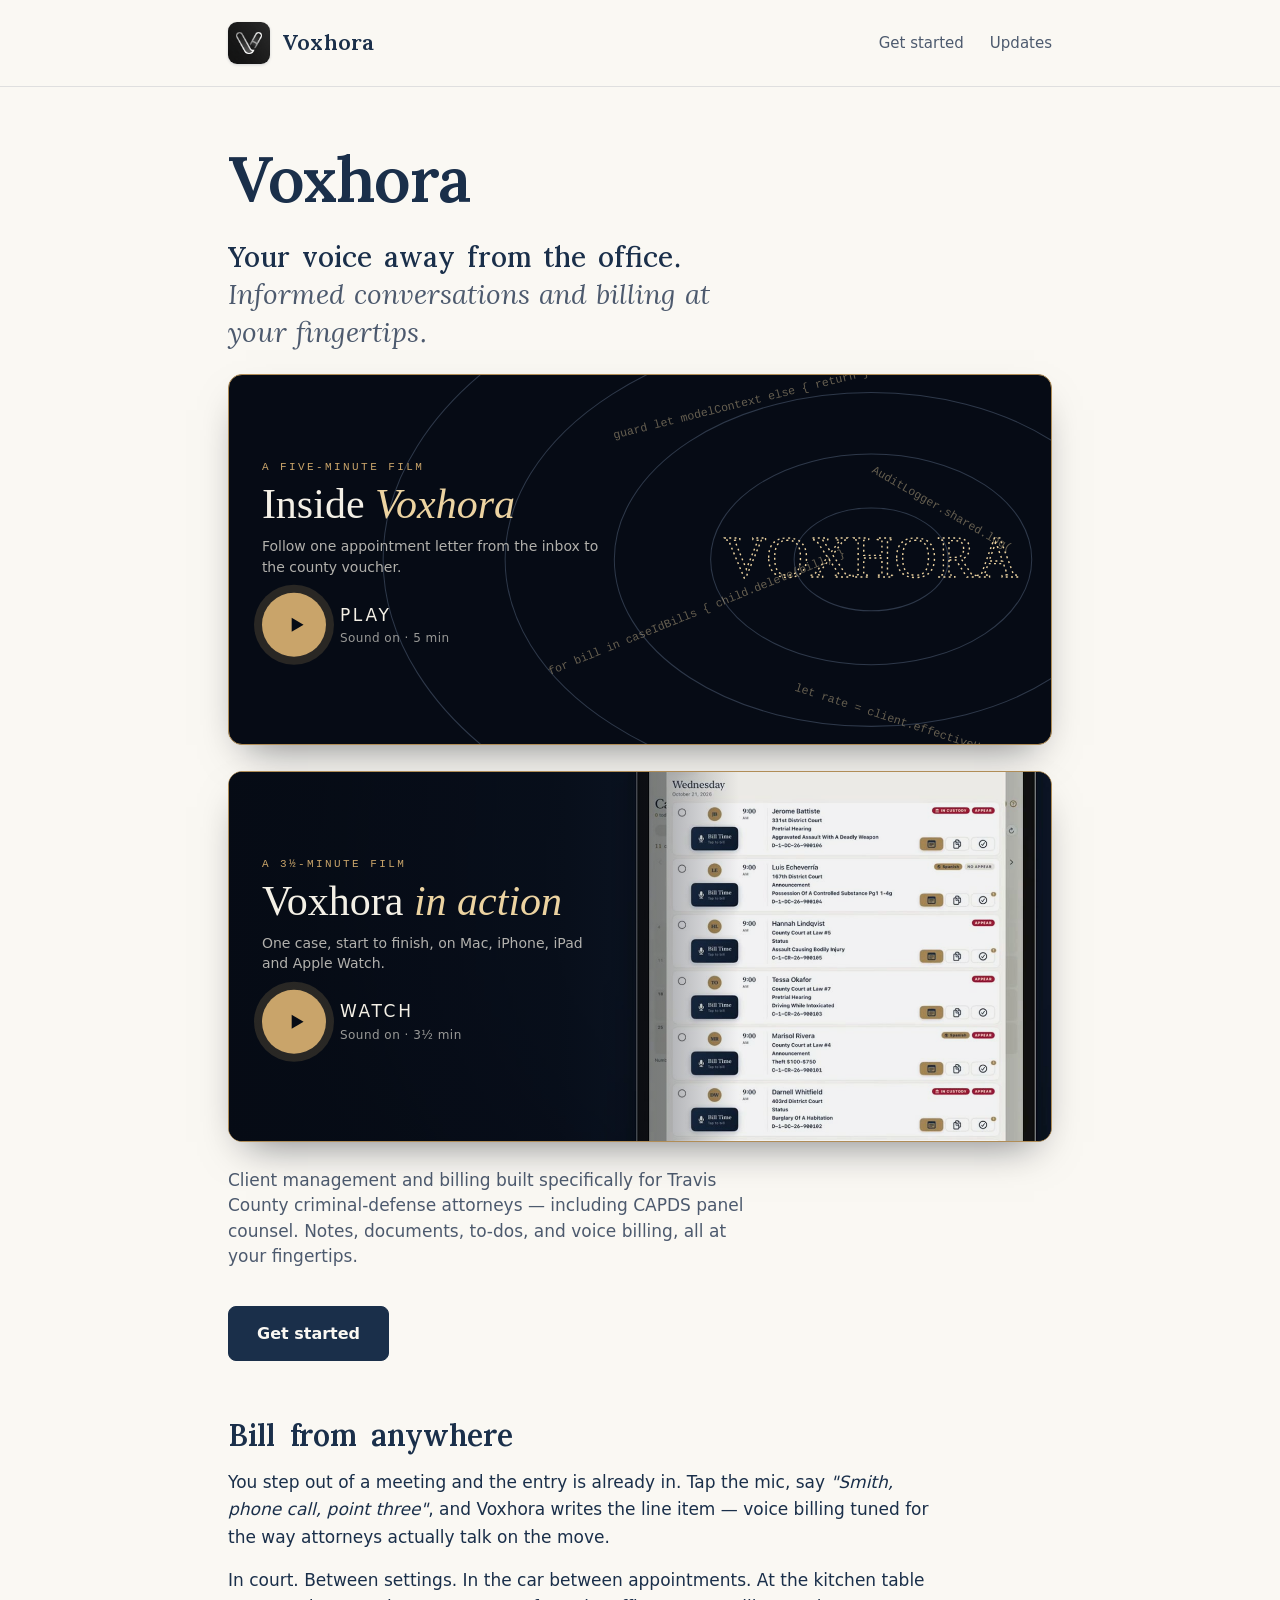
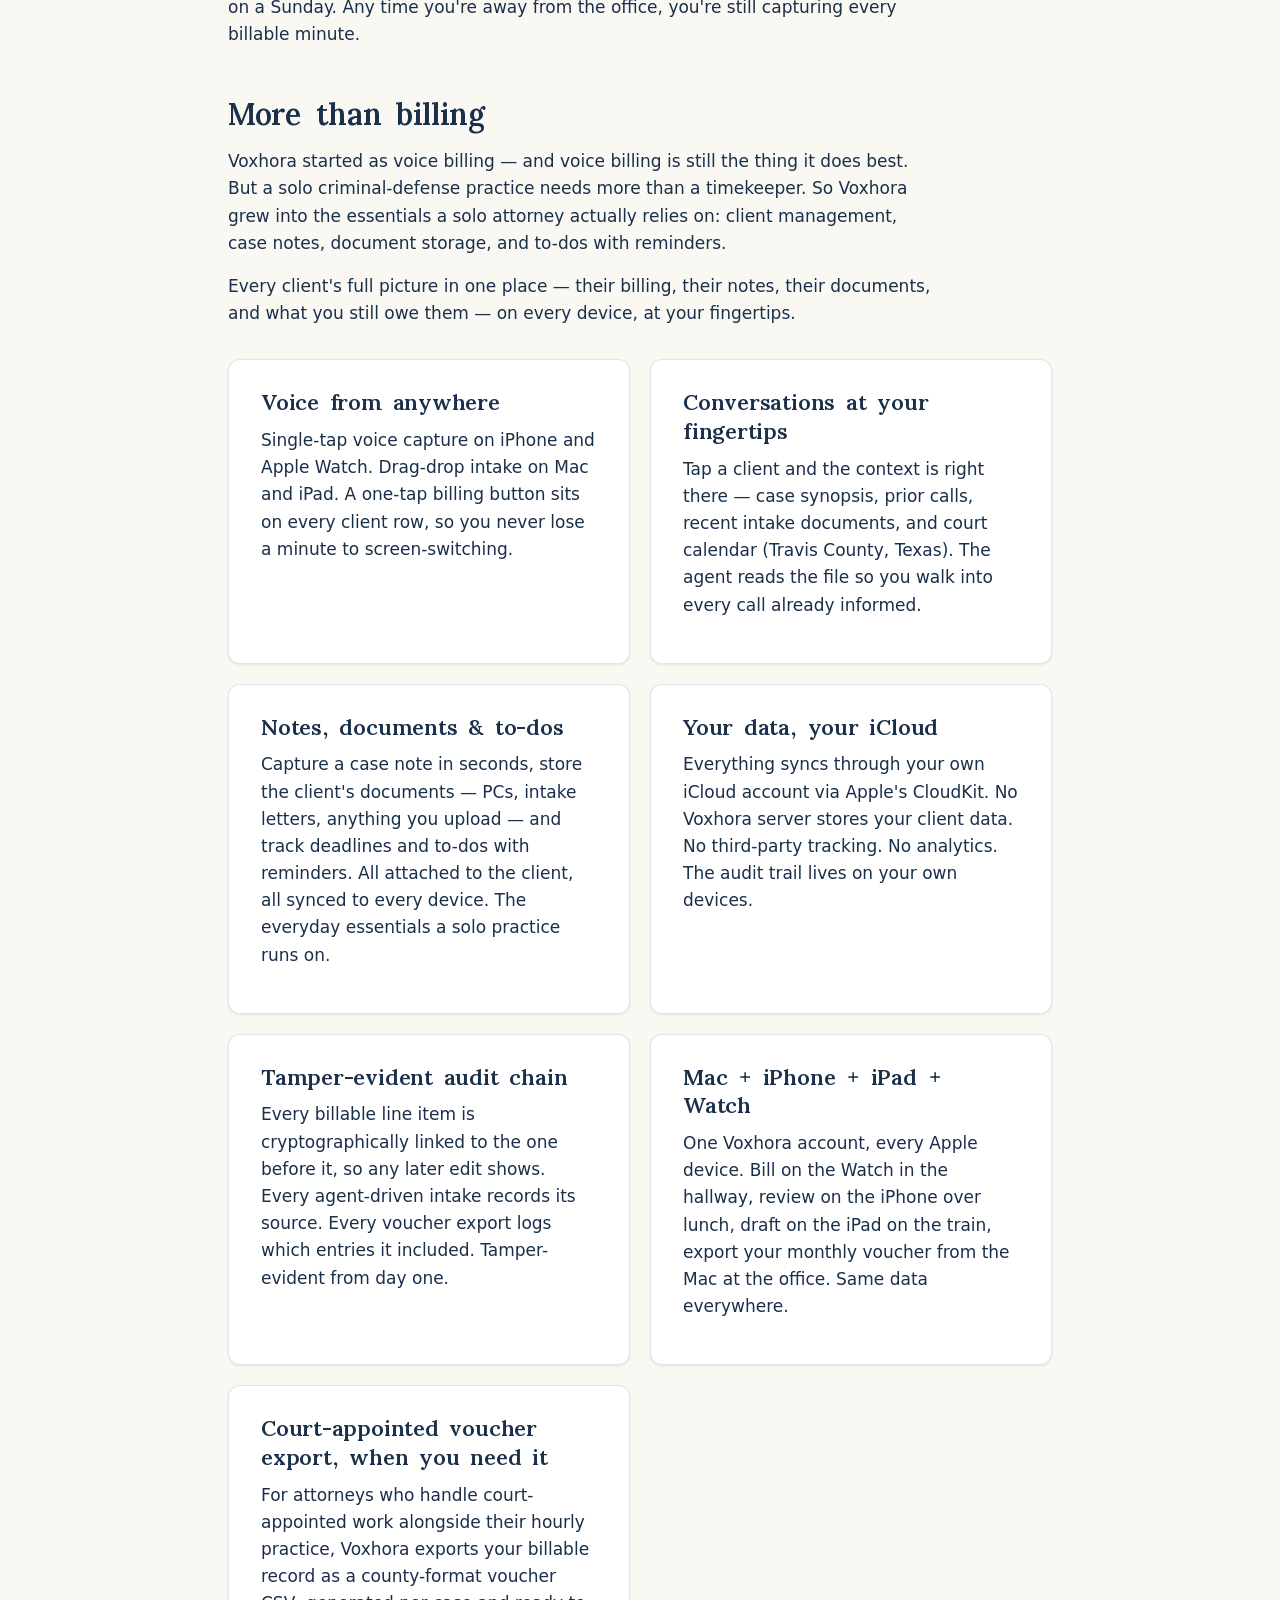
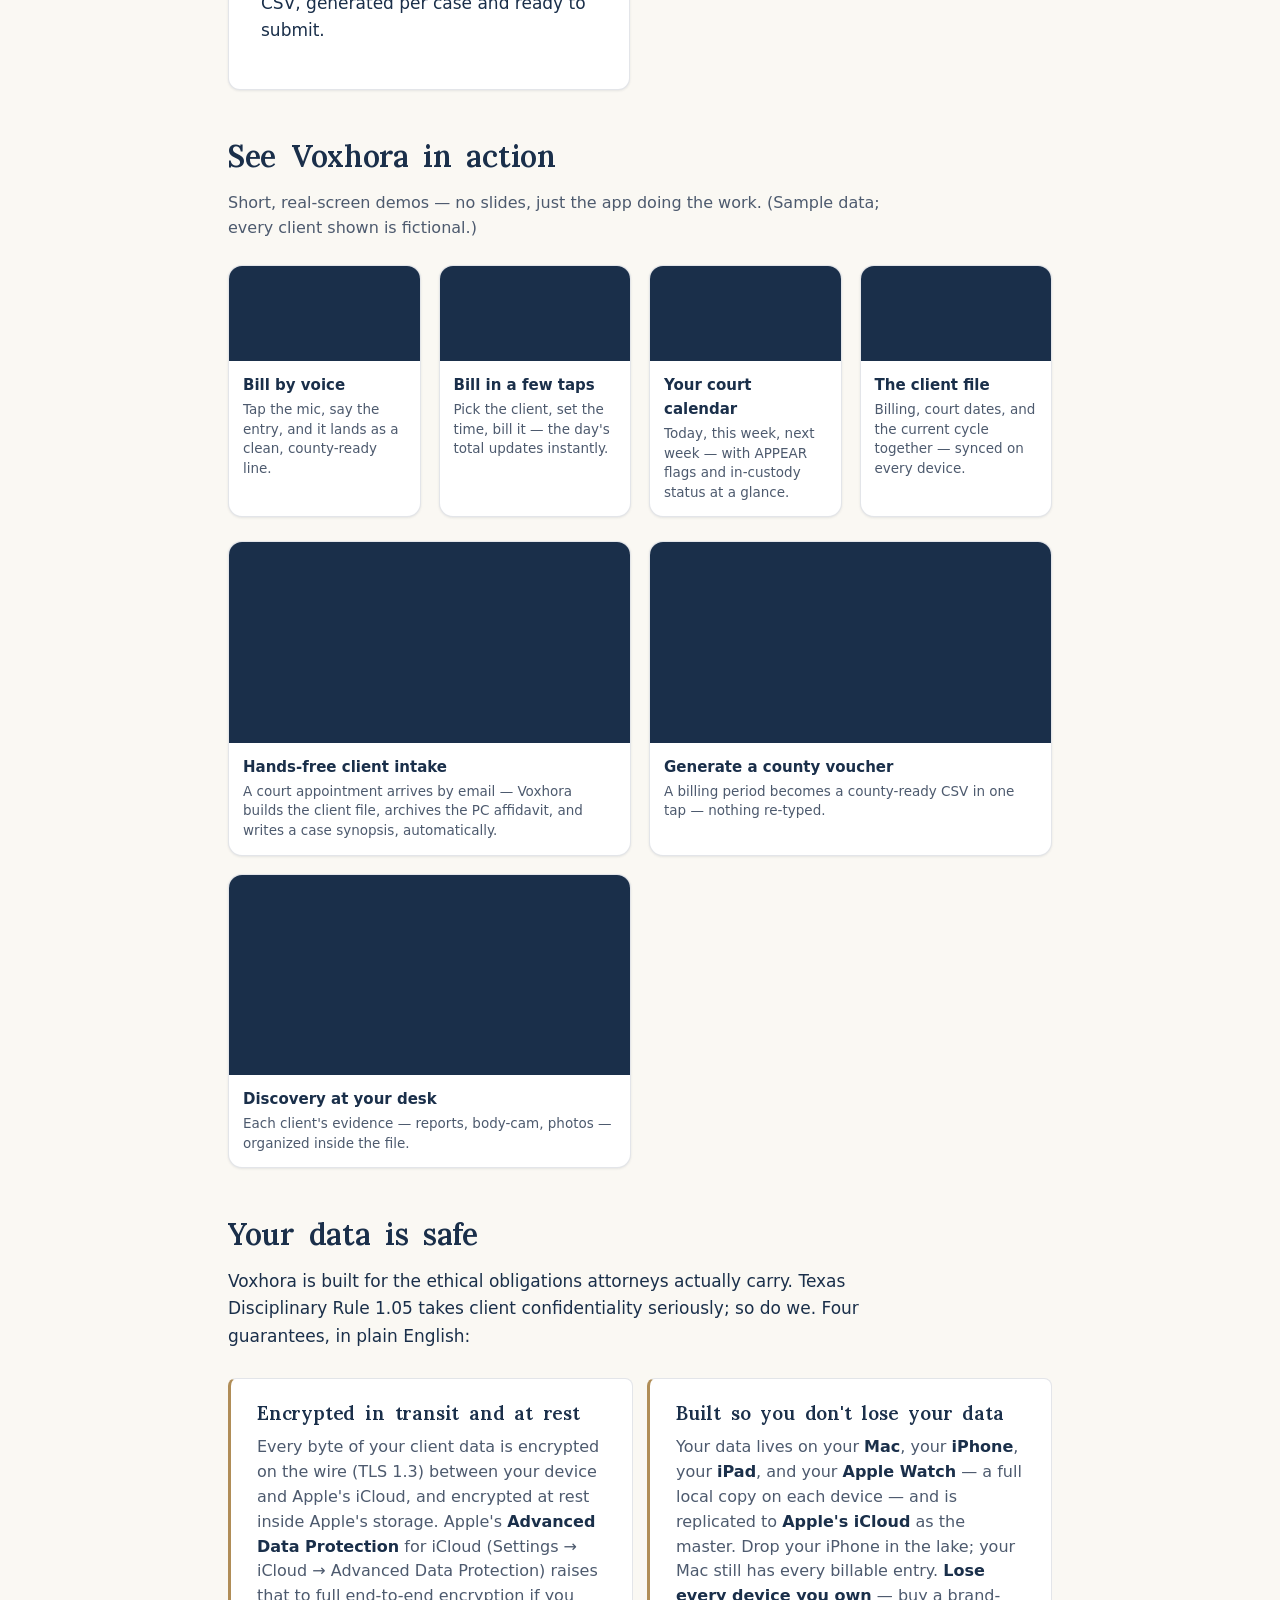
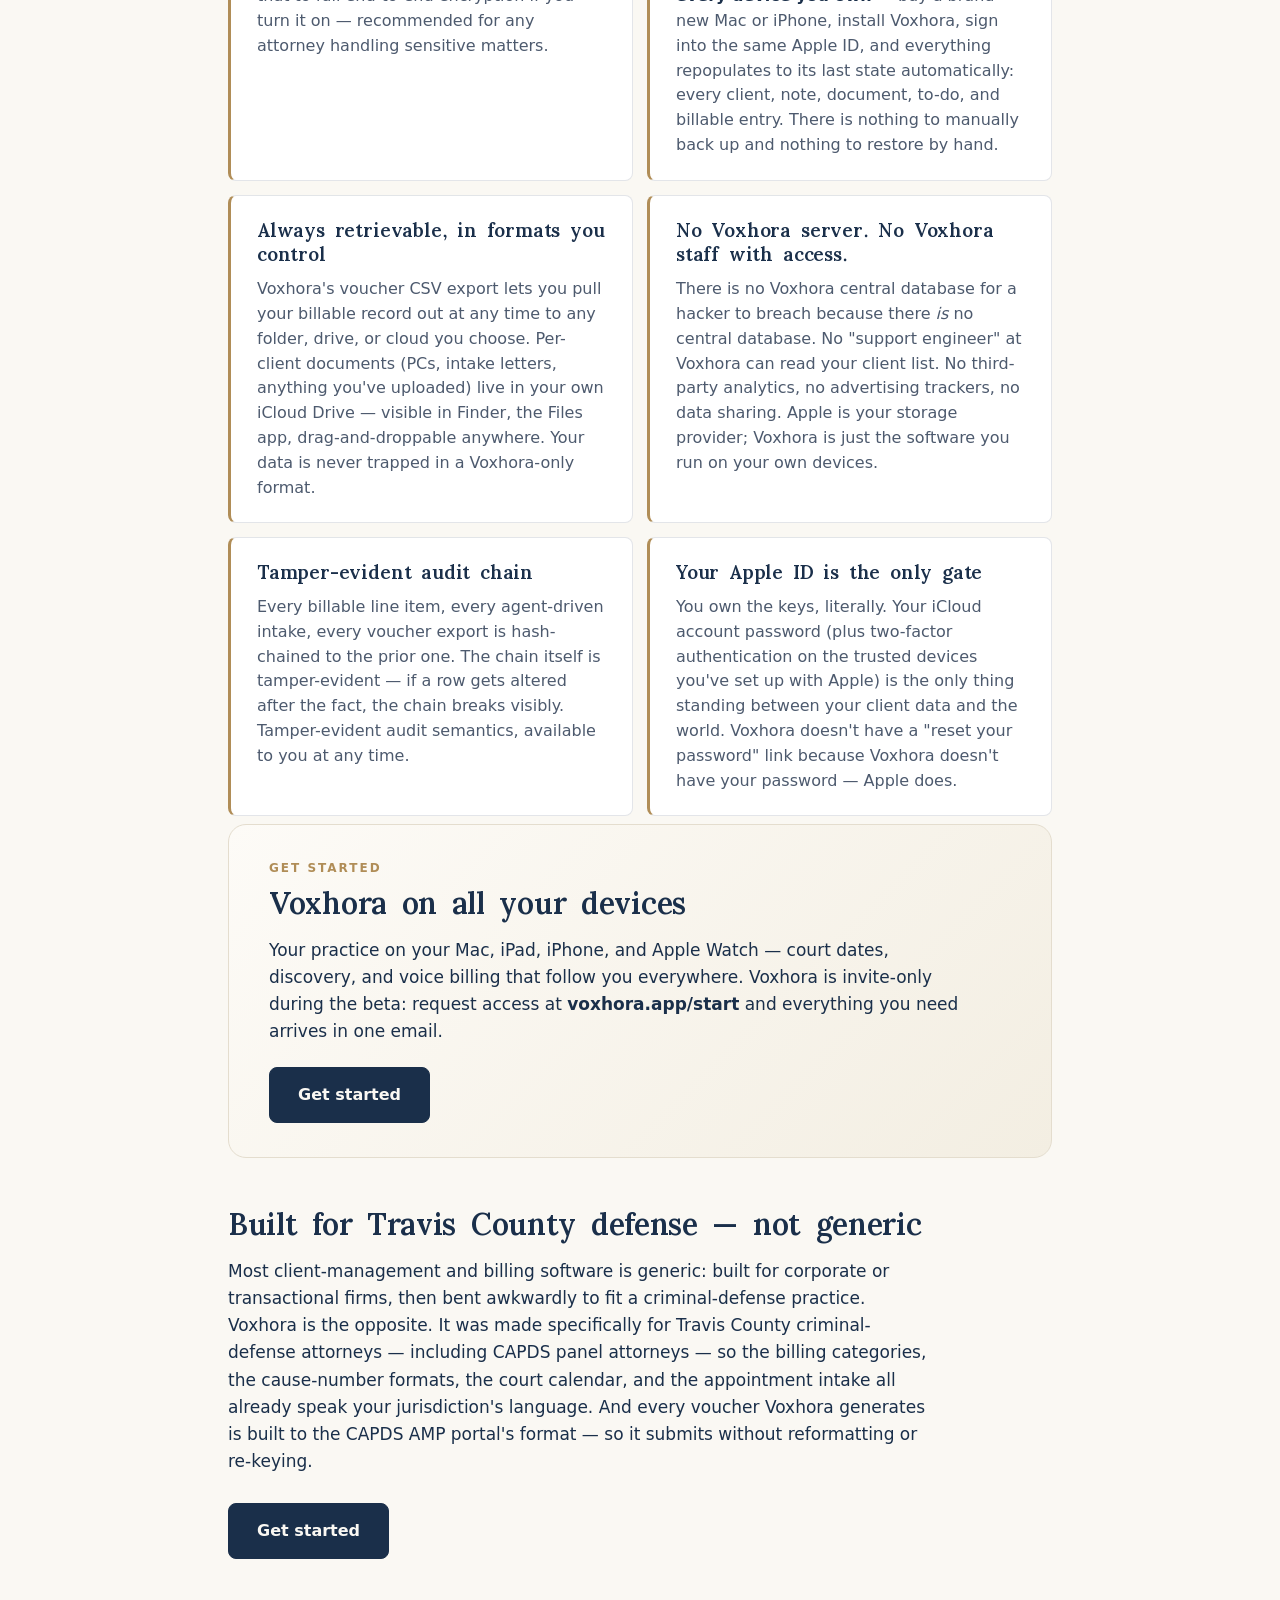
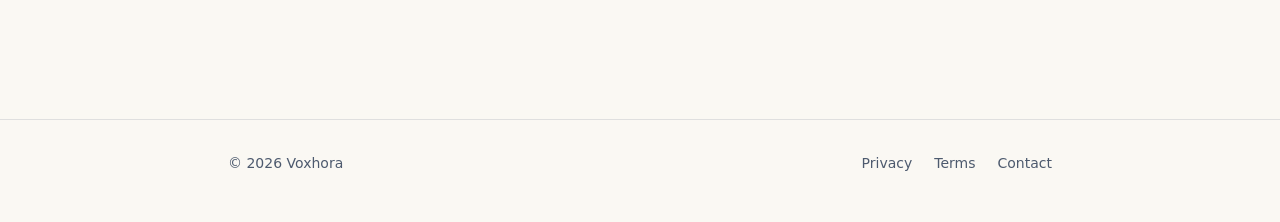
==== commit 94e84f7c: "Voxhora in action: 3½-minute film page (/film/) + homepage card One case, start to finish on Mac, iP" ====
--- a/index.html
+++ b/index.html
@@ -40,7 +40,7 @@
     <section class="hero">
       <h1>Voxhora</h1>
       <p class="motto">Your voice away from the office.<br><span class="motto-soft">Informed conversations and billing at your fingertips.</span></p>
-      <a class="film" href="/inside/?v=f8212909#play" aria-label="Play Inside Voxhora, a five-minute film with sound">
+      <a class="film" href="/inside/?v=87dcf706#play" aria-label="Play Inside Voxhora, a five-minute film with sound">
         <svg class="film-art" viewBox="0 0 640 320" preserveAspectRatio="xMidYMid slice" aria-hidden="true">
           <g fill="none" stroke="#9fb8e0" stroke-opacity=".26" stroke-width=".8">
             <ellipse cx="500" cy="160" rx="60" ry="40"/><ellipse cx="500" cy="160" rx="125" ry="82"/><ellipse cx="500" cy="160" rx="200" ry="130"/><ellipse cx="500" cy="160" rx="285" ry="182"/><ellipse cx="500" cy="160" rx="380" ry="240"/>
@@ -58,6 +58,15 @@
           <span class="film-title">Inside <em>Voxhora</em></span>
           <span class="film-lede">Follow one appointment letter from the inbox to the county voucher.</span>
           <span class="film-play"><span class="film-btn" aria-hidden="true"><svg viewBox="0 0 24 24" width="26" height="26"><path d="M8 5.5v13l11-6.5z" fill="currentColor"/></svg></span><span class="film-label">Play<small>Sound on · 5 min</small></span></span>
+        </span>
+      </a>
+      <a class="reel" href="/film/" aria-label="Watch Voxhora in action, a three-and-a-half-minute film">
+        <img class="reel-art" src="/film/card.jpg" alt="" loading="lazy">
+        <span class="reel-copy">
+          <span class="film-eyebrow">A 3½-minute film</span>
+          <span class="reel-title">Voxhora <em>in action</em></span>
+          <span class="film-lede">One case, start to finish, on Mac, iPhone, iPad and Apple Watch.</span>
+          <span class="film-play"><span class="film-btn" aria-hidden="true"><svg viewBox="0 0 24 24" width="26" height="26"><path d="M8 5.5v13l11-6.5z" fill="currentColor"/></svg></span><span class="film-label">Watch<small>Sound on · 3½ min</small></span></span>
         </span>
       </a>
       <p class="tagline-explainer">Client management and billing built specifically for Travis County criminal-defense attorneys — including CAPDS panel counsel. Notes, documents, to-dos, and voice billing, all at your fingertips.</p>
--- a/styles.css
+++ b/styles.css
@@ -547,3 +547,16 @@
 .film-close{position:absolute;top:14px;right:14px;z-index:2;width:44px;height:44px;border-radius:50%;
   border:1px solid rgba(201,168,106,.6);background:rgba(5,7,13,.75);color:#e8d9b5;font-size:26px;line-height:1;cursor:pointer}
 .film-close:hover,.film-close:focus-visible{background:rgba(201,168,106,.25);outline:none}
+
+/* "Voxhora in action" film card (2026-10-12) — sits under the Inside Voxhora panel */
+.reel{position:relative;display:block;margin:0 0 26px;border-radius:14px;overflow:hidden;background:#060b15;border:1px solid var(--vox-gold);aspect-ratio:16/7.2;min-height:240px;color:#f4f0e6;text-decoration:none;box-shadow:0 18px 40px -18px rgba(6,11,21,.55);transition:transform .25s ease,box-shadow .25s ease}
+.reel:hover,.reel:focus-visible{transform:translateY(-2px);box-shadow:0 24px 50px -18px rgba(6,11,21,.7);outline:none}
+.reel:focus-visible{box-shadow:0 0 0 3px var(--vox-gold-warm),0 24px 50px -18px rgba(6,11,21,.7)}
+.reel-art{position:absolute;inset:0;width:100%;height:100%;object-fit:cover;object-position:50% 40%;opacity:.95}
+.reel::after{content:"";position:absolute;inset:0;background:linear-gradient(90deg,rgba(6,11,21,.94) 0%,rgba(6,11,21,.7) 40%,rgba(6,11,21,0) 62%)}
+.reel-copy{position:absolute;z-index:1;left:clamp(18px,4%,36px);top:50%;transform:translateY(-50%);display:flex;flex-direction:column;gap:10px;max-width:min(340px,44%)}
+.reel-title{font:500 clamp(28px,4.4vw,42px)/1.02 Didot,"Bodoni 72",Georgia,serif;color:#f4f0e6}
+.reel-title em{color:#ecd3a1}
+.reel:hover .film-btn{background:#ecd3a1}
+@media (max-width:620px){.reel{aspect-ratio:auto;min-height:300px}.reel-copy{max-width:calc(100% - 36px);top:auto;bottom:22px;transform:none}.reel::after{background:linear-gradient(0deg,rgba(6,11,21,.96) 0%,rgba(6,11,21,.86) 62%,rgba(6,11,21,.25) 100%)}.reel-art{object-position:50% 20%}}
+@media (prefers-reduced-motion:reduce){.reel{transition:none}}
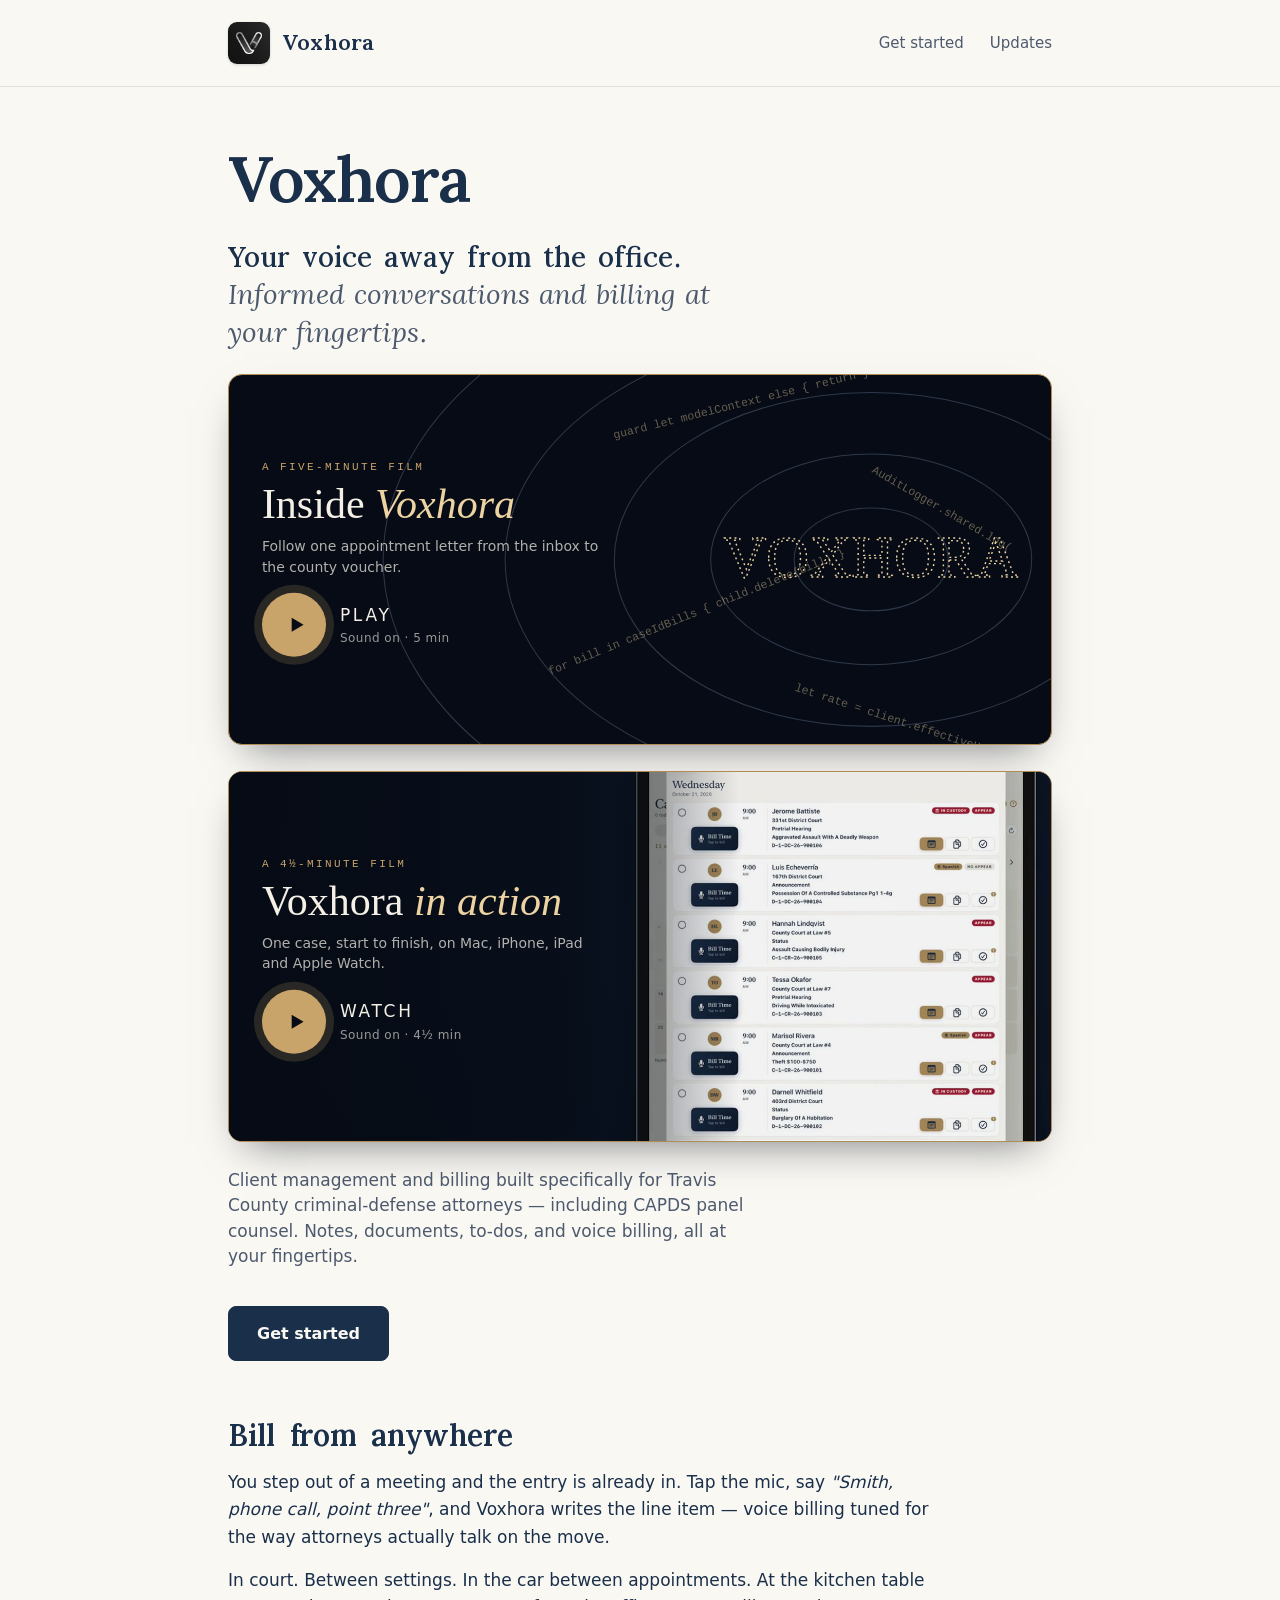
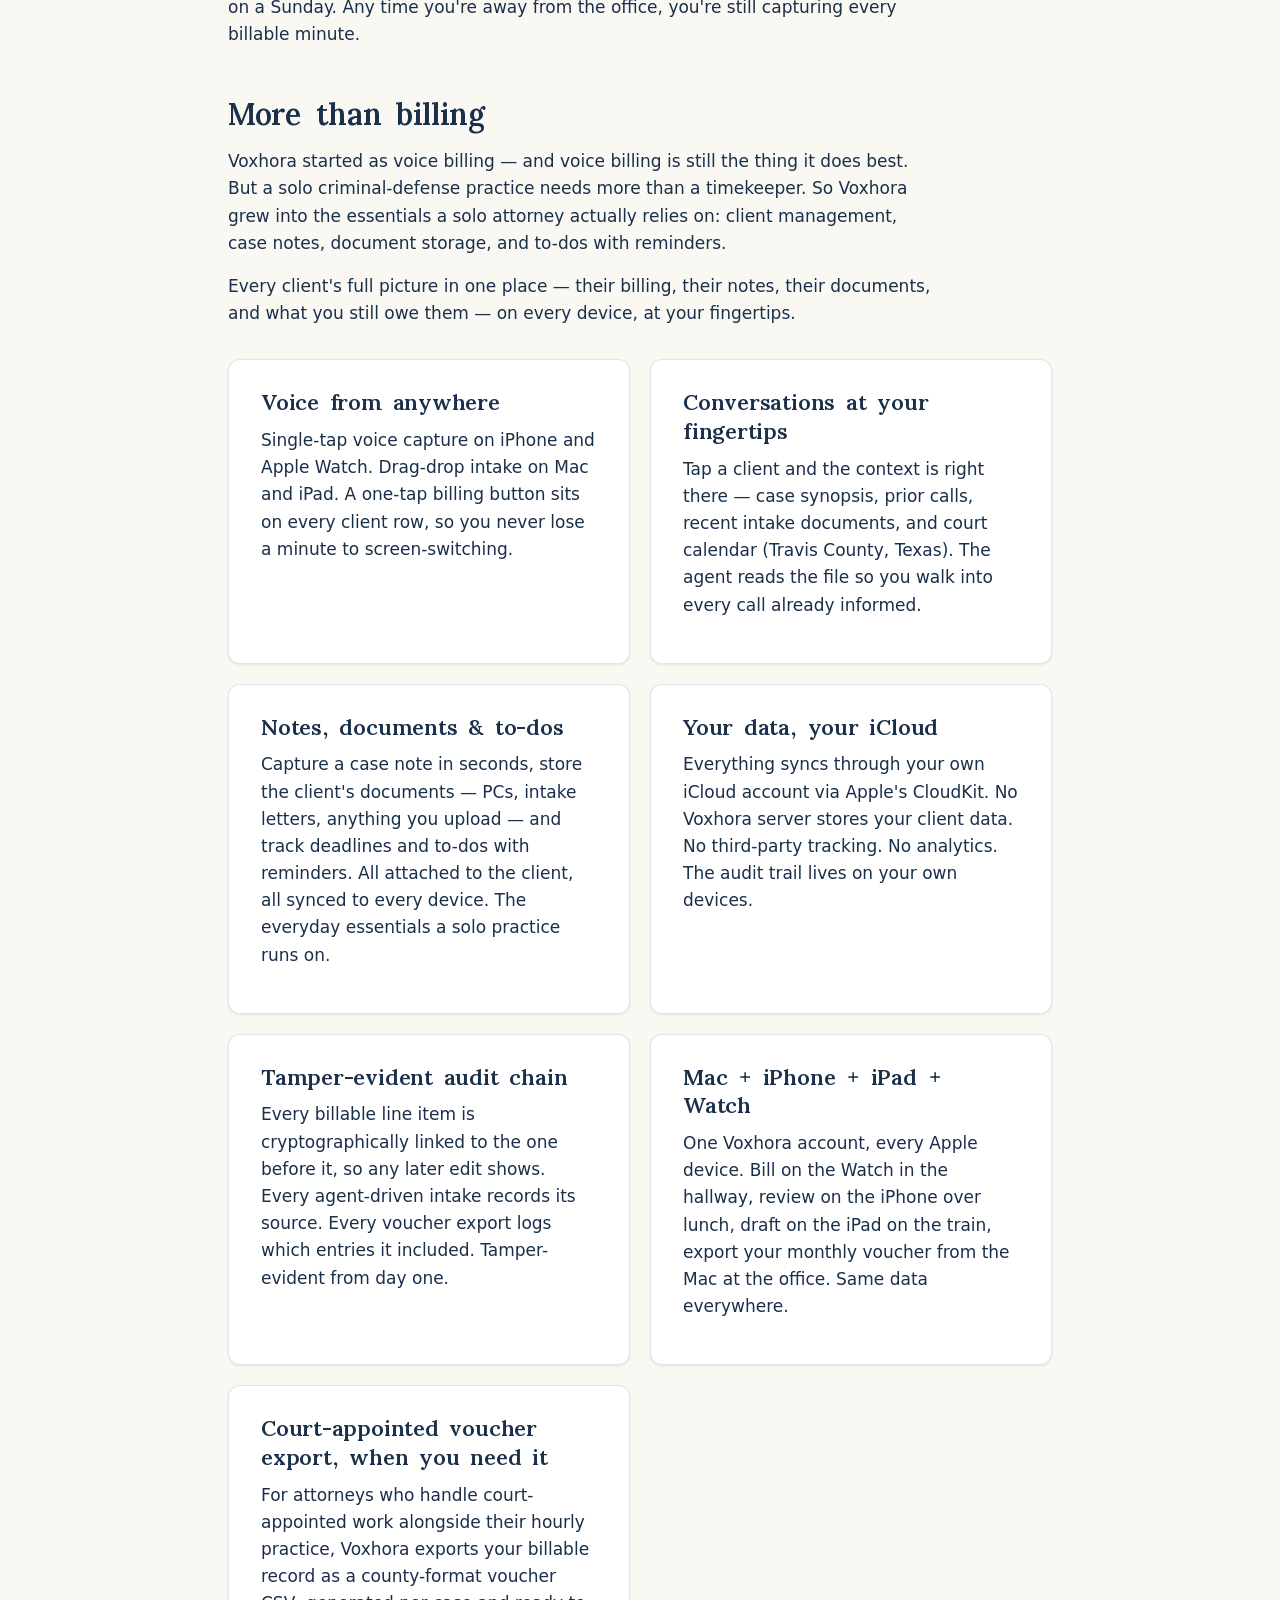
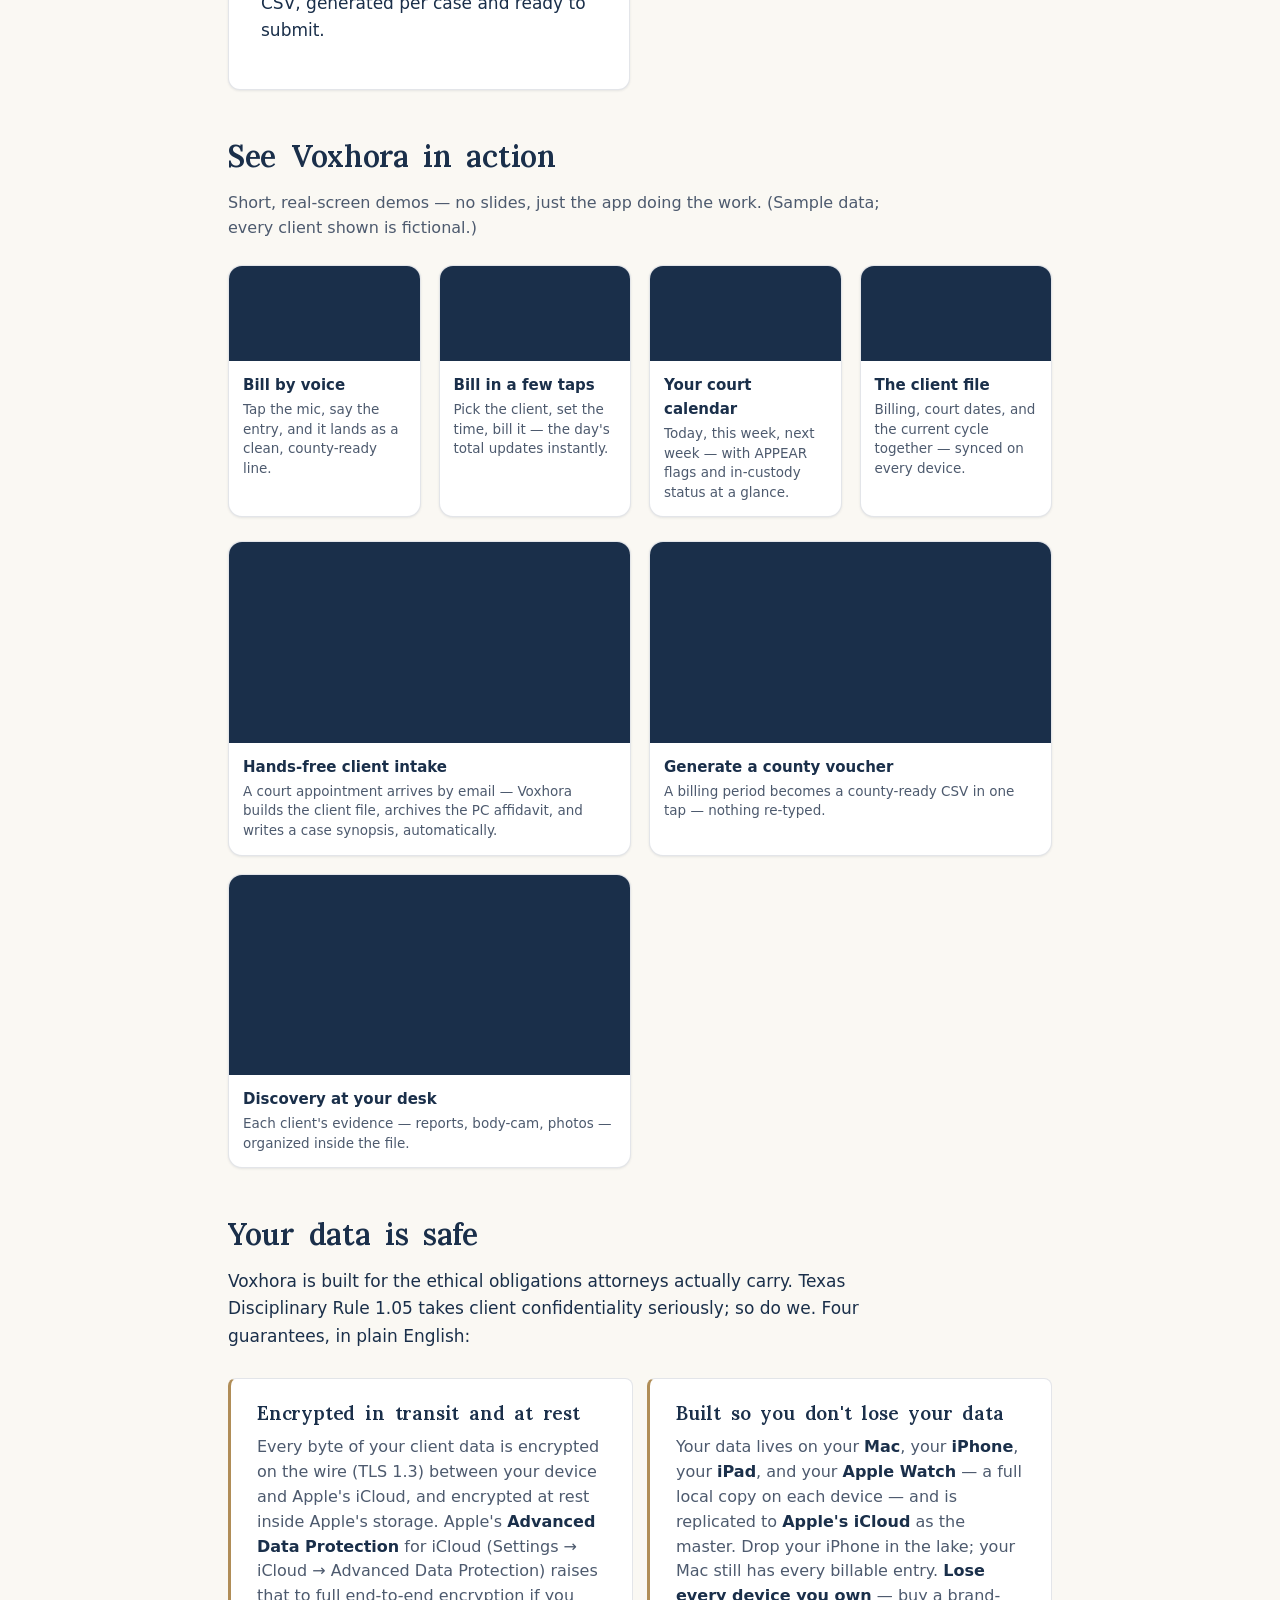
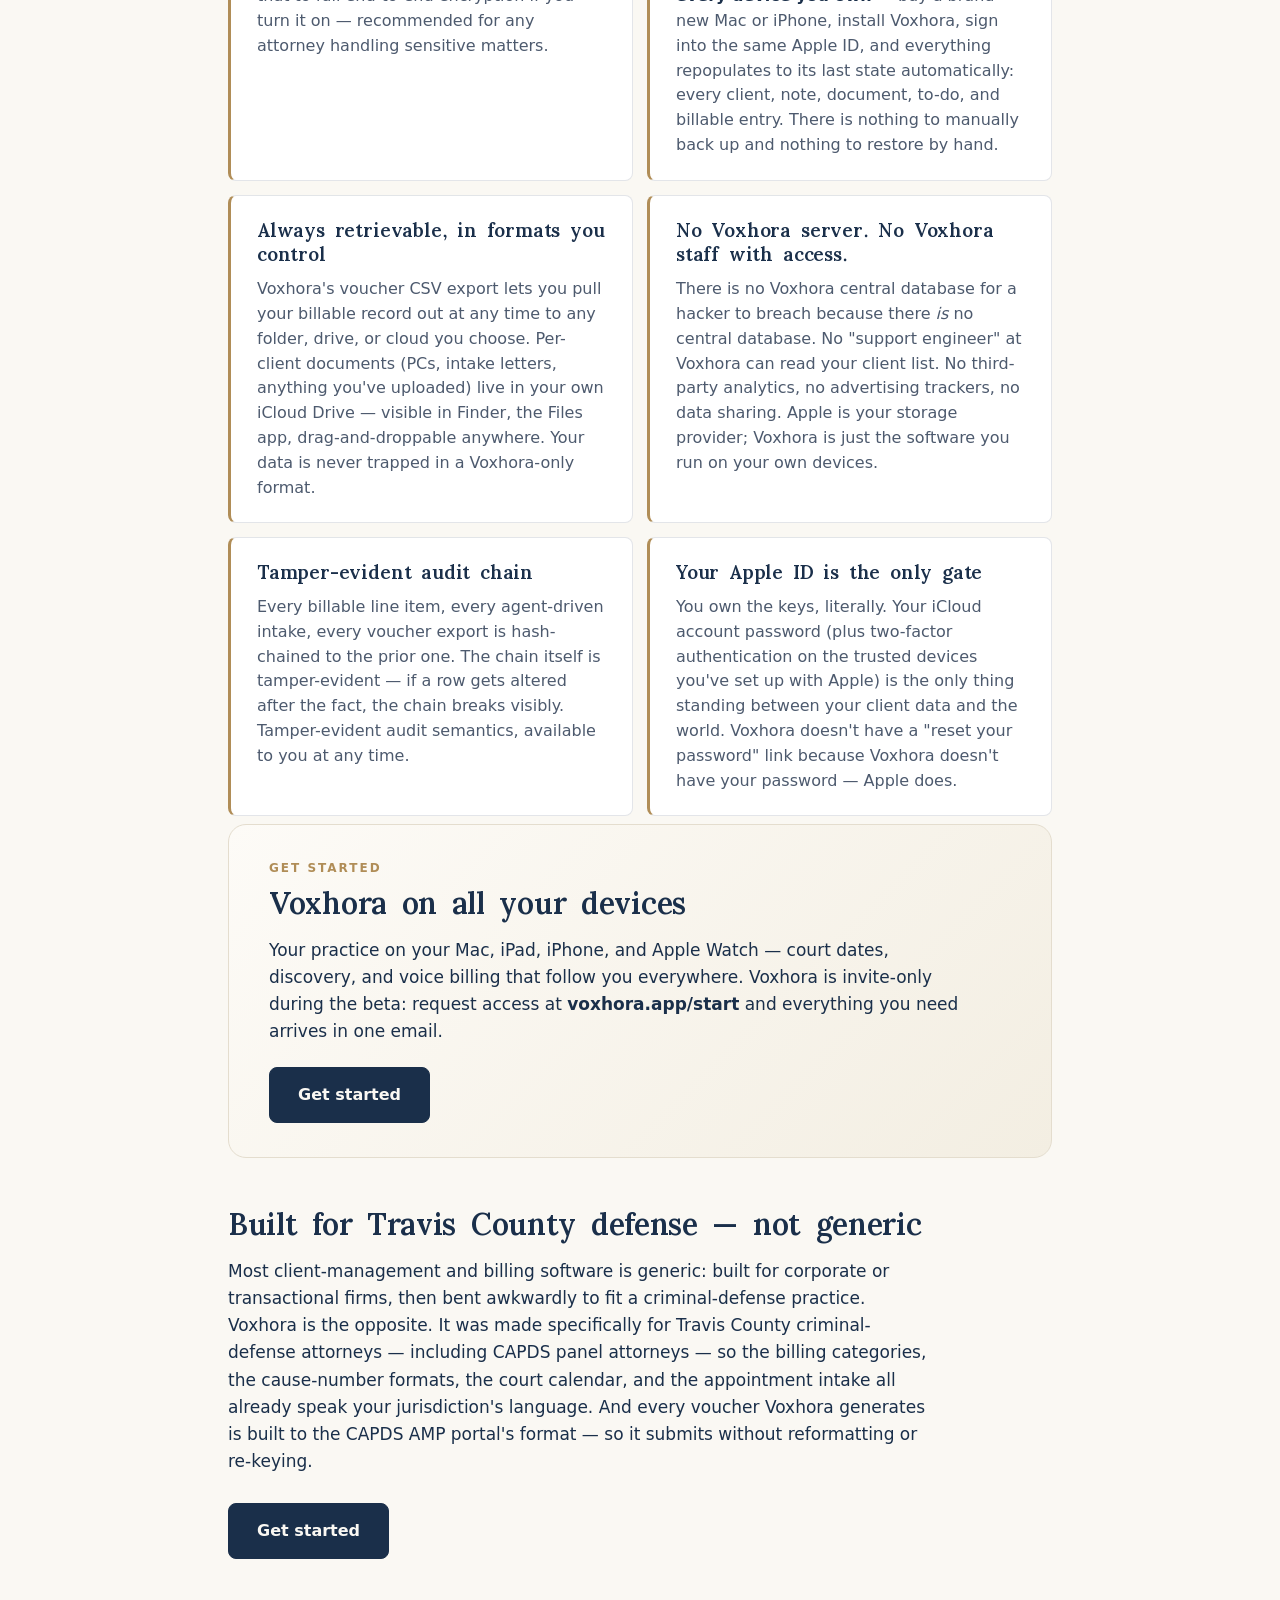
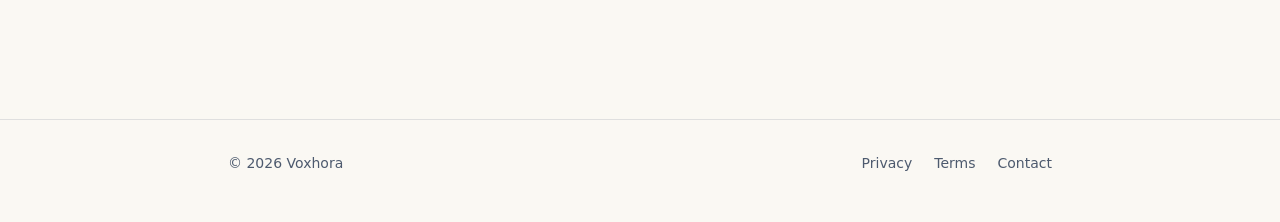
==== commit cc580e72: "Voxhora in action: 4½-minute cut with 'A day in court' (court day, docs, notes/to-dos, bill + check " ====
--- a/index.html
+++ b/index.html
@@ -60,13 +60,13 @@
           <span class="film-play"><span class="film-btn" aria-hidden="true"><svg viewBox="0 0 24 24" width="26" height="26"><path d="M8 5.5v13l11-6.5z" fill="currentColor"/></svg></span><span class="film-label">Play<small>Sound on · 5 min</small></span></span>
         </span>
       </a>
-      <a class="reel" href="/film/" aria-label="Watch Voxhora in action, a three-and-a-half-minute film">
+      <a class="reel" href="/film/" aria-label="Watch Voxhora in action, a four-and-a-half-minute film">
         <img class="reel-art" src="/film/card.jpg" alt="" loading="lazy">
         <span class="reel-copy">
-          <span class="film-eyebrow">A 3½-minute film</span>
+          <span class="film-eyebrow">A 4½-minute film</span>
           <span class="reel-title">Voxhora <em>in action</em></span>
           <span class="film-lede">One case, start to finish, on Mac, iPhone, iPad and Apple Watch.</span>
-          <span class="film-play"><span class="film-btn" aria-hidden="true"><svg viewBox="0 0 24 24" width="26" height="26"><path d="M8 5.5v13l11-6.5z" fill="currentColor"/></svg></span><span class="film-label">Watch<small>Sound on · 3½ min</small></span></span>
+          <span class="film-play"><span class="film-btn" aria-hidden="true"><svg viewBox="0 0 24 24" width="26" height="26"><path d="M8 5.5v13l11-6.5z" fill="currentColor"/></svg></span><span class="film-label">Watch<small>Sound on · 4½ min</small></span></span>
         </span>
       </a>
       <p class="tagline-explainer">Client management and billing built specifically for Travis County criminal-defense attorneys — including CAPDS panel counsel. Notes, documents, to-dos, and voice billing, all at your fingertips.</p>
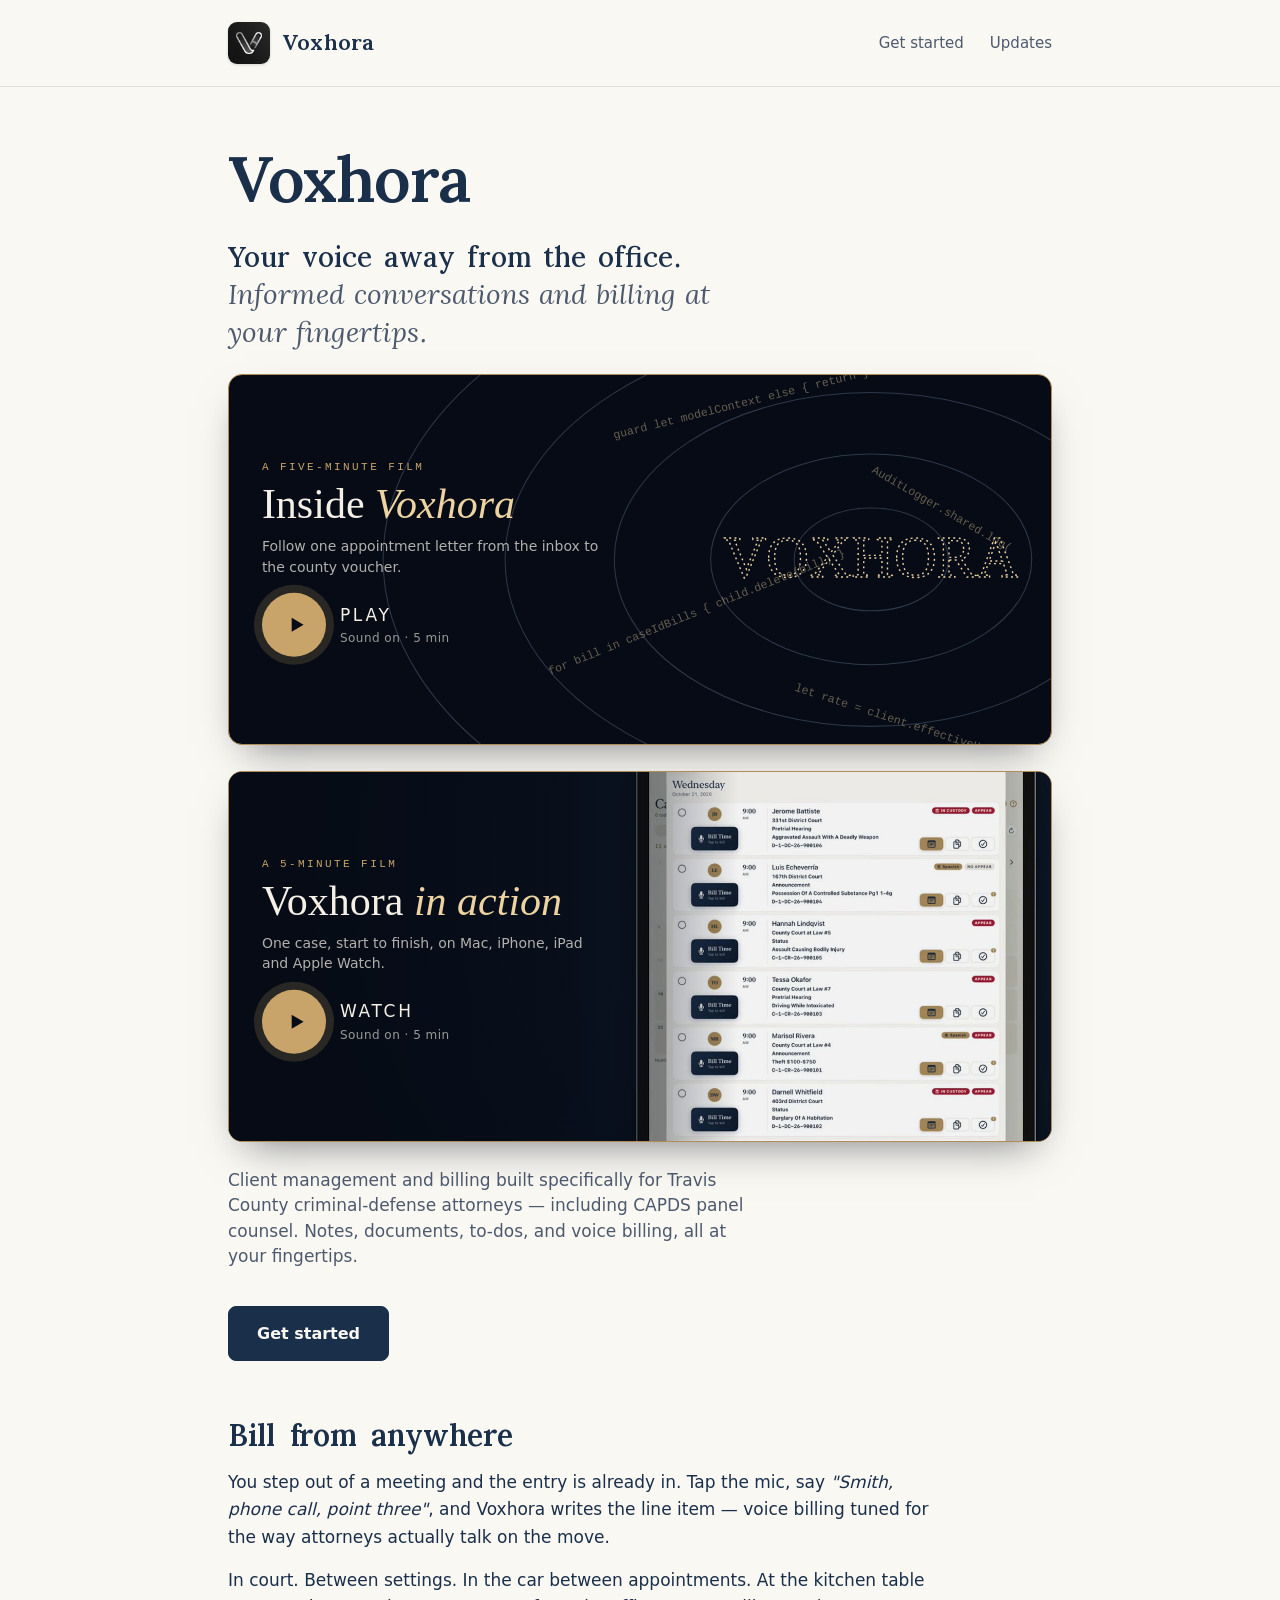
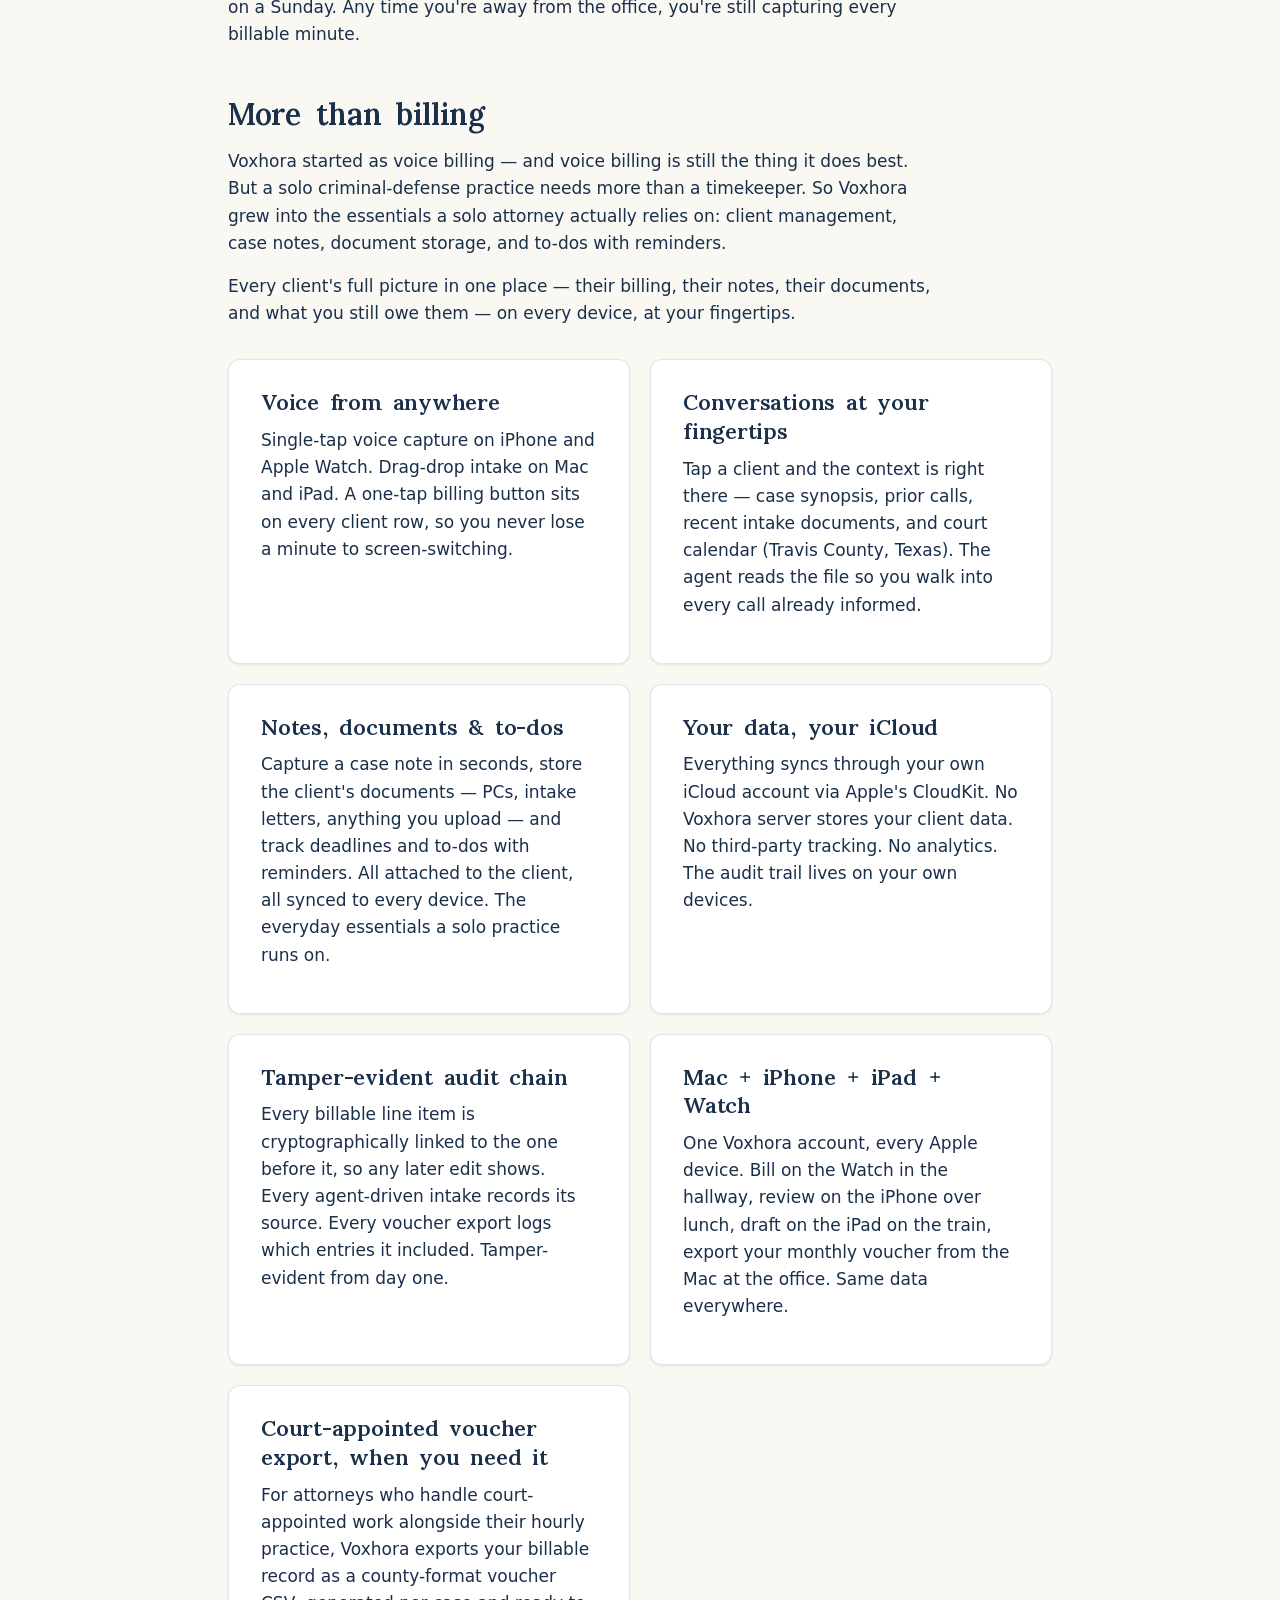
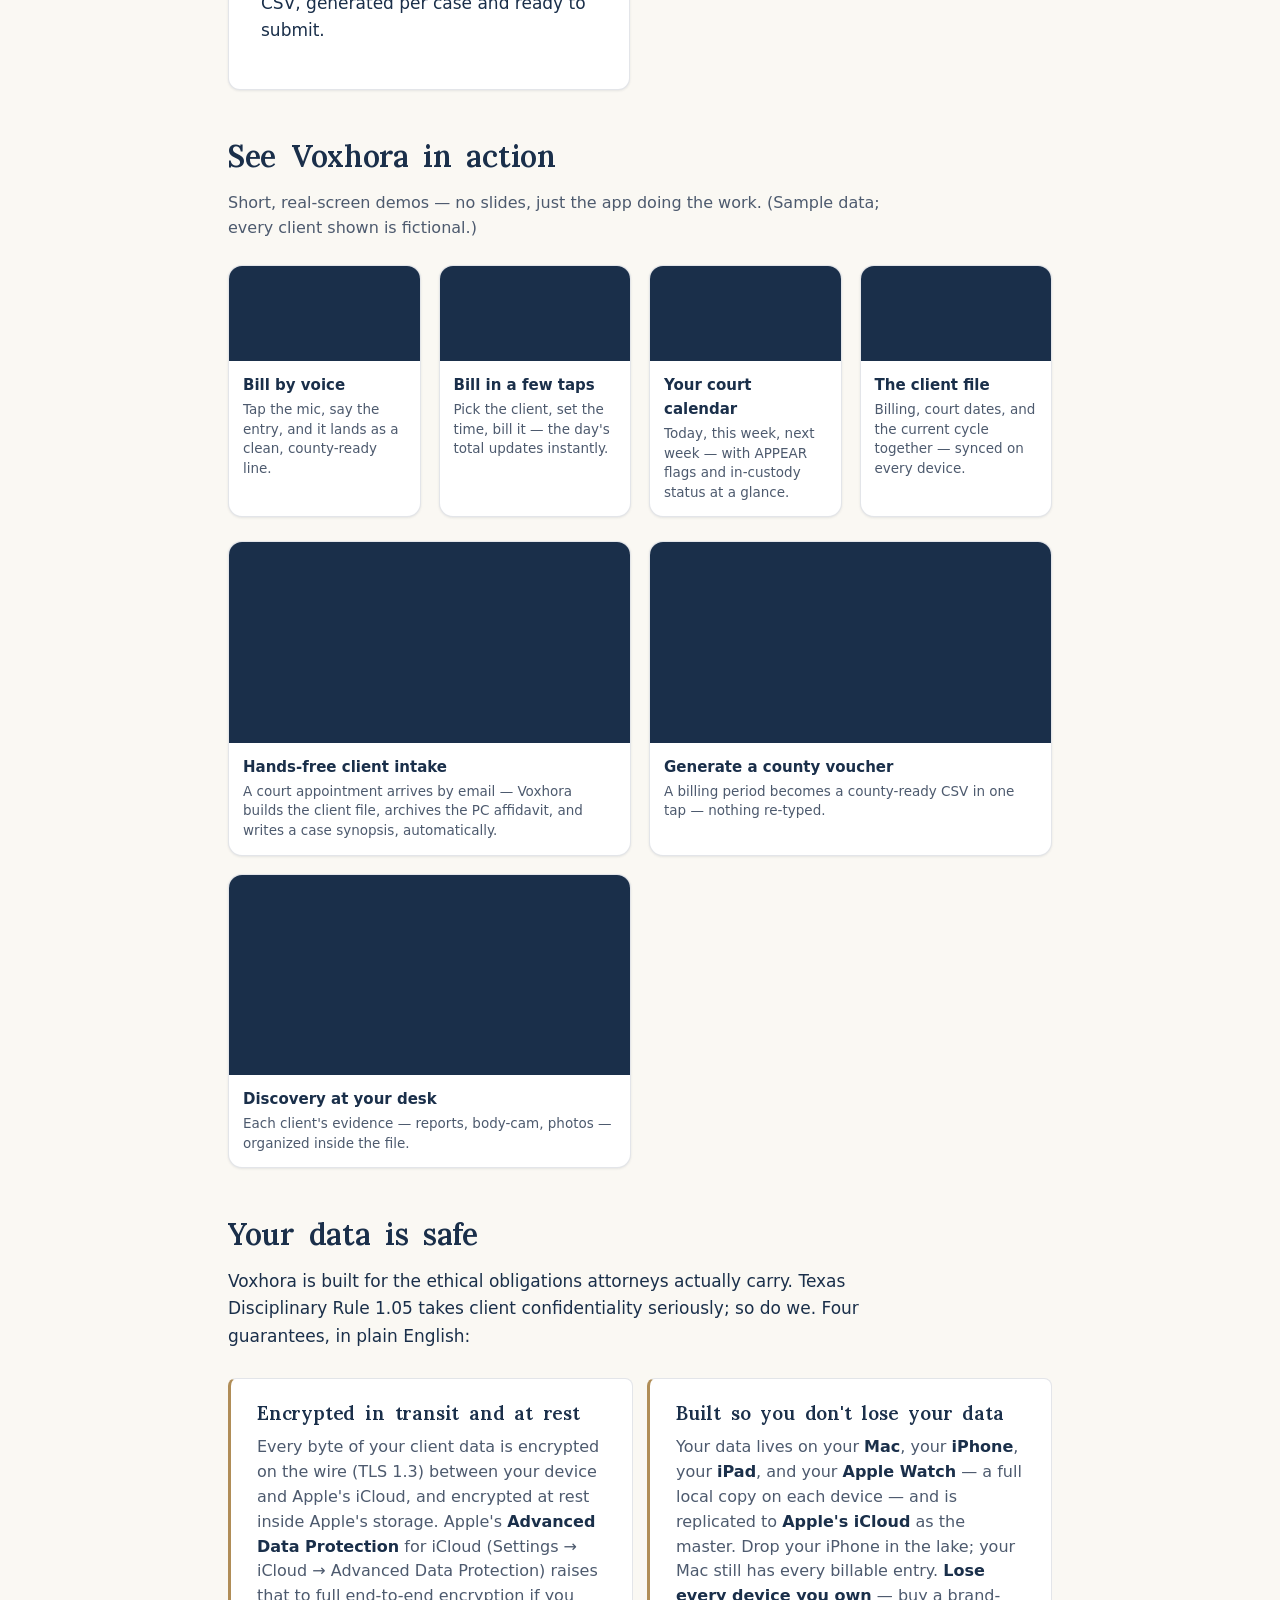
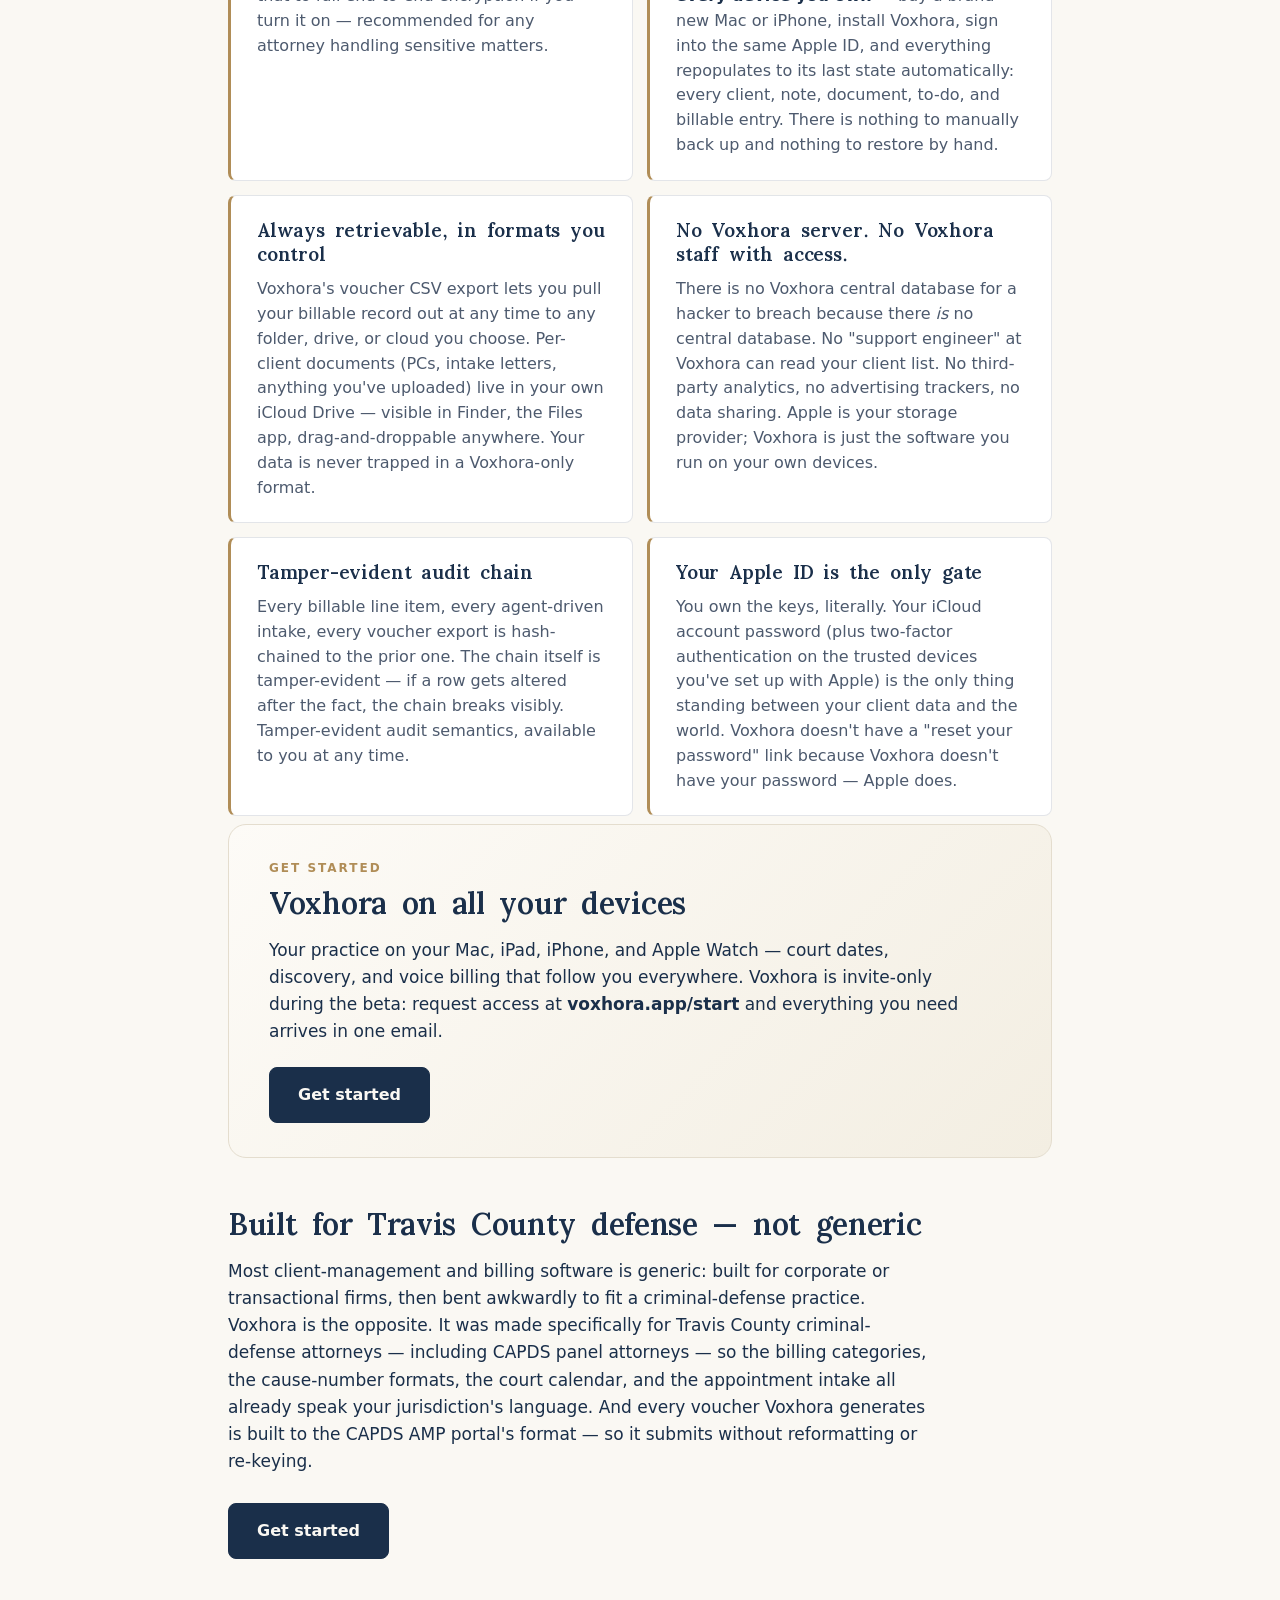
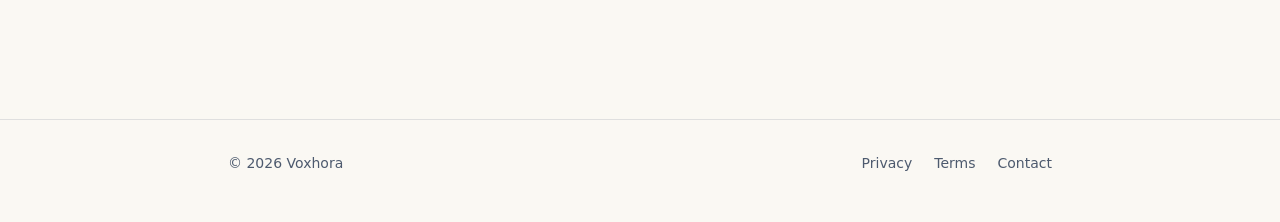
==== commit ed253245: "Voxhora in action: new 5-minute cut — written discovery downloads itself, one tap from the calendar " ====
--- a/index.html
+++ b/index.html
@@ -60,13 +60,13 @@
           <span class="film-play"><span class="film-btn" aria-hidden="true"><svg viewBox="0 0 24 24" width="26" height="26"><path d="M8 5.5v13l11-6.5z" fill="currentColor"/></svg></span><span class="film-label">Play<small>Sound on · 5 min</small></span></span>
         </span>
       </a>
-      <a class="reel" href="/film/" aria-label="Watch Voxhora in action, a four-and-a-half-minute film">
+      <a class="reel" href="/film/" aria-label="Watch Voxhora in action, a five-minute film">
         <img class="reel-art" src="/film/card.jpg" alt="" loading="lazy">
         <span class="reel-copy">
-          <span class="film-eyebrow">A 4½-minute film</span>
+          <span class="film-eyebrow">A 5-minute film</span>
           <span class="reel-title">Voxhora <em>in action</em></span>
           <span class="film-lede">One case, start to finish, on Mac, iPhone, iPad and Apple Watch.</span>
-          <span class="film-play"><span class="film-btn" aria-hidden="true"><svg viewBox="0 0 24 24" width="26" height="26"><path d="M8 5.5v13l11-6.5z" fill="currentColor"/></svg></span><span class="film-label">Watch<small>Sound on · 4½ min</small></span></span>
+          <span class="film-play"><span class="film-btn" aria-hidden="true"><svg viewBox="0 0 24 24" width="26" height="26"><path d="M8 5.5v13l11-6.5z" fill="currentColor"/></svg></span><span class="film-label">Watch<small>Sound on · 5 min</small></span></span>
         </span>
       </a>
       <p class="tagline-explainer">Client management and billing built specifically for Travis County criminal-defense attorneys — including CAPDS panel counsel. Notes, documents, to-dos, and voice billing, all at your fingertips.</p>
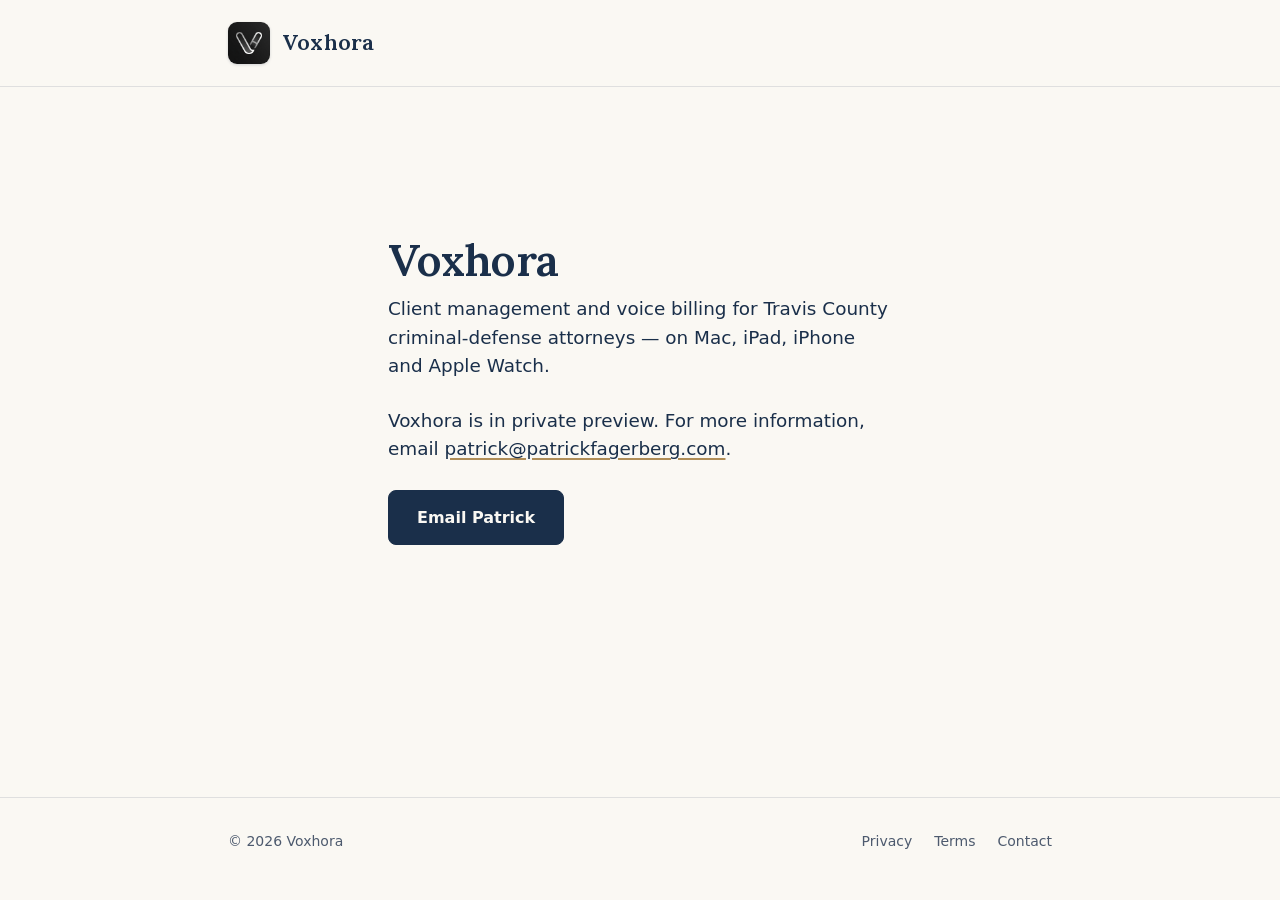
==== commit 1ebe9dc2: "Private preview: the front page asks people to email Patrick; the full site lives at a link Patrick " ====
--- a/index.html
+++ b/index.html
@@ -3,225 +3,41 @@
 <head>
   <meta charset="utf-8">
   <meta name="viewport" content="width=device-width, initial-scale=1">
-  <title>Voxhora — Client management & voice billing for Travis County criminal-defense attorneys</title>
-  <meta name="description" content="Client management and voice billing built for Travis County criminal-defense attorneys — notes, documents, to-dos, and county-ready vouchers on every Apple device.">
+  <title>Voxhora — private preview</title>
+  <meta name="description" content="Voxhora — client management and voice billing for Travis County criminal-defense attorneys. In private preview.">
   <link rel="icon" type="image/png" sizes="32x32" href="/favicon-32.png">
   <link rel="apple-touch-icon" href="/apple-touch-icon.png">
-  <link rel="stylesheet" href="styles.css">
+  <link rel="stylesheet" href="/styles.css">
   <meta property="og:type" content="website">
   <meta property="og:site_name" content="Voxhora">
-  <meta property="og:title" content="Voxhora — Client management & voice billing for Travis County criminal-defense attorneys">
-  <meta property="og:description" content="Client management and voice billing built for Travis County criminal-defense attorneys — notes, documents, to-dos, and county-ready vouchers on every Apple device.">
+  <meta property="og:title" content="Voxhora — private preview">
+  <meta property="og:description" content="Client management and voice billing for Travis County criminal-defense attorneys. In private preview.">
   <meta property="og:url" content="https://voxhora.app/">
   <meta property="og:image" content="https://voxhora.app/voxhora-social-card.png">
-  <meta name="twitter:card" content="summary_large_image">
-  <meta name="twitter:title" content="Voxhora — Client management & voice billing for Travis County criminal-defense attorneys">
-  <meta name="twitter:description" content="Client management and voice billing built for Travis County criminal-defense attorneys — notes, documents, to-dos, and county-ready vouchers on every Apple device.">
-  <meta name="twitter:image" content="https://voxhora.app/voxhora-social-card.png">
+  <style>
+    .preview { min-height: 70vh; display: flex; align-items: center; }
+    .preview .wrap { max-width: 560px; }
+    .preview h1 { margin-bottom: 10px; }
+    .preview .lead { font-size: 1.15rem; line-height: 1.55; margin: 0 0 26px; }
+  </style>
 </head>
 <body>
 
 <header class="site-header">
   <div class="wrap">
     <a href="/" class="brand">
-      <img src="voxhora-logo.png" class="v-mark" alt="Voxhora">
+      <img src="/voxhora-logo.png" class="v-mark" alt="Voxhora">
       <span class="v-word">Voxhora</span>
     </a>
-    <nav class="site-nav">
-      <a href="/start.html">Get started</a>
-      <a href="/whats-coming.html">Updates</a>
-    </nav>
   </div>
 </header>
 
-<main>
+<main class="preview">
   <div class="wrap">
-
-    <section class="hero">
-      <h1>Voxhora</h1>
-      <p class="motto">Your voice away from the office.<br><span class="motto-soft">Informed conversations and billing at your fingertips.</span></p>
-      <a class="film" href="/inside/?v=87dcf706#play" aria-label="Play Inside Voxhora, a five-minute film with sound">
-        <svg class="film-art" viewBox="0 0 640 320" preserveAspectRatio="xMidYMid slice" aria-hidden="true">
-          <g fill="none" stroke="#9fb8e0" stroke-opacity=".26" stroke-width=".8">
-            <ellipse cx="500" cy="160" rx="60" ry="40"/><ellipse cx="500" cy="160" rx="125" ry="82"/><ellipse cx="500" cy="160" rx="200" ry="130"/><ellipse cx="500" cy="160" rx="285" ry="182"/><ellipse cx="500" cy="160" rx="380" ry="240"/>
-          </g>
-          <g font-family="Menlo, ui-monospace, monospace" font-size="9" fill="#ecd3a1" fill-opacity=".42">
-            <text x="300" y="66" transform="rotate(-14 300 66)">guard let modelContext else { return }</text>
-            <text x="440" y="262" transform="rotate(18 440 262)">let rate = client.effectiveHourlyRate(profile:)</text>
-            <text x="500" y="92" transform="rotate(30 500 92)">AuditLogger.shared.log(</text>
-            <text x="250" y="250" transform="rotate(-22 250 250)">for bill in caseIdBills { child.delete(bill) }</text>
-          </g>
-          <text class="film-word" x="500" y="174" text-anchor="middle" font-family="Didot, 'Bodoni 72', Georgia, serif" font-size="46" fill="none" stroke="#ecd3a1" stroke-width="1.1" stroke-dasharray="1.5 2.6">VOXHORA</text>
-        </svg>
-        <span class="film-copy">
-          <span class="film-eyebrow">A five-minute film</span>
-          <span class="film-title">Inside <em>Voxhora</em></span>
-          <span class="film-lede">Follow one appointment letter from the inbox to the county voucher.</span>
-          <span class="film-play"><span class="film-btn" aria-hidden="true"><svg viewBox="0 0 24 24" width="26" height="26"><path d="M8 5.5v13l11-6.5z" fill="currentColor"/></svg></span><span class="film-label">Play<small>Sound on · 5 min</small></span></span>
-        </span>
-      </a>
-      <a class="reel" href="/film/" aria-label="Watch Voxhora in action, a five-minute film">
-        <img class="reel-art" src="/film/card.jpg" alt="" loading="lazy">
-        <span class="reel-copy">
-          <span class="film-eyebrow">A 5-minute film</span>
-          <span class="reel-title">Voxhora <em>in action</em></span>
-          <span class="film-lede">One case, start to finish, on Mac, iPhone, iPad and Apple Watch.</span>
-          <span class="film-play"><span class="film-btn" aria-hidden="true"><svg viewBox="0 0 24 24" width="26" height="26"><path d="M8 5.5v13l11-6.5z" fill="currentColor"/></svg></span><span class="film-label">Watch<small>Sound on · 5 min</small></span></span>
-        </span>
-      </a>
-      <p class="tagline-explainer">Client management and billing built specifically for Travis County criminal-defense attorneys — including CAPDS panel counsel. Notes, documents, to-dos, and voice billing, all at your fingertips.</p>
-      <div class="cta-row">
-        <a class="btn btn-primary" href="/start.html">Get started</a>
-      </div>
-    </section>
-
-    <section>
-      <h2>Bill from anywhere</h2>
-      <p>You step out of a meeting and the entry is already in. Tap the mic, say <em>"Smith, phone call, point three"</em>, and Voxhora writes the line item — voice billing tuned for the way attorneys actually talk on the move.</p>
-      <p>In court. Between settings. In the car between appointments. At the kitchen table on a Sunday. Any time you're away from the office, you're still capturing every billable minute.</p>
-    </section>
-
-    <section>
-      <h2>More than billing</h2>
-      <p>Voxhora started as voice billing — and voice billing is still the thing it does best. But a solo criminal-defense practice needs more than a timekeeper. So Voxhora grew into the essentials a solo attorney actually relies on: client management, case notes, document storage, and to-dos with reminders.</p>
-      <p>Every client's full picture in one place — their billing, their notes, their documents, and what you still owe them — on every device, at your fingertips.</p>
-    </section>
-
-    <section class="section-grid">
-      <div class="card">
-        <h3>Voice from anywhere</h3>
-        <p>Single-tap voice capture on iPhone and Apple Watch. Drag-drop intake on Mac and iPad. A one-tap billing button sits on every client row, so you never lose a minute to screen-switching.</p>
-      </div>
-      <div class="card">
-        <h3>Conversations at your fingertips</h3>
-        <p>Tap a client and the context is right there — case synopsis, prior calls, recent intake documents, and court calendar (Travis County, Texas). The agent reads the file so you walk into every call already informed.</p>
-      </div>
-      <div class="card">
-        <h3>Notes, documents &amp; to-dos</h3>
-        <p>Capture a case note in seconds, store the client's documents — PCs, intake letters, anything you upload — and track deadlines and to-dos with reminders. All attached to the client, all synced to every device. The everyday essentials a solo practice runs on.</p>
-      </div>
-      <div class="card">
-        <h3>Your data, your iCloud</h3>
-        <p>Everything syncs through your own iCloud account via Apple's CloudKit. No Voxhora server stores your client data. No third-party tracking. No analytics. The audit trail lives on your own devices.</p>
-      </div>
-      <div class="card">
-        <h3>Tamper-evident audit chain</h3>
-        <p>Every billable line item is cryptographically linked to the one before it, so any later edit shows. Every agent-driven intake records its source. Every voucher export logs which entries it included. Tamper-evident from day one.</p>
-      </div>
-      <div class="card">
-        <h3>Mac + iPhone + iPad + Watch</h3>
-        <p>One Voxhora account, every Apple device. Bill on the Watch in the hallway, review on the iPhone over lunch, draft on the iPad on the train, export your monthly voucher from the Mac at the office. Same data everywhere.</p>
-      </div>
-      <div class="card">
-        <h3>Court-appointed voucher export, when you need it</h3>
-        <p>For attorneys who handle court-appointed work alongside their hourly practice, Voxhora exports your billable record as a county-format voucher CSV, generated per case and ready to submit.</p>
-      </div>
-    </section>
-
-    <section class="demos">
-      <h2>See Voxhora in action</h2>
-      <p class="lede">Short, real-screen demos — no slides, just the app doing the work. (Sample data; every client shown is fictional.)</p>
-
-      <div class="demo-phones">
-        <div class="demo-card">
-          <video src="demos/voice-billing.mp4" title="Demo: bill by voice" aria-label="Demo: bill by voice" autoplay muted loop playsinline preload="metadata"></video>
-          <div class="cap"><div class="t">Bill by voice</div>
-            <div class="d">Tap the mic, say the entry, and it lands as a clean, county-ready line.</div></div>
-        </div>
-        <div class="demo-card">
-          <video src="demos/tap-to-bill.mp4" title="Demo: bill in a few taps" aria-label="Demo: bill in a few taps" autoplay muted loop playsinline preload="metadata"></video>
-          <div class="cap"><div class="t">Bill in a few taps</div>
-            <div class="d">Pick the client, set the time, bill it — the day's total updates instantly.</div></div>
-        </div>
-        <div class="demo-card">
-          <video src="demos/calendar.mp4" title="Demo: your court calendar" aria-label="Demo: your court calendar" autoplay muted loop playsinline preload="metadata"></video>
-          <div class="cap"><div class="t">Your court calendar</div>
-            <div class="d">Today, this week, next week — with APPEAR flags and in-custody status at a glance.</div></div>
-        </div>
-        <div class="demo-card">
-          <video src="demos/client-file.mp4" title="Demo: the client file" aria-label="Demo: the client file" autoplay muted loop playsinline preload="metadata"></video>
-          <div class="cap"><div class="t">The client file</div>
-            <div class="d">Billing, court dates, and the current cycle together — synced on every device.</div></div>
-        </div>
-      </div>
-
-      <div class="demo-tablets">
-        <div class="demo-card">
-          <video src="demos/intake.mp4" title="Demo: hands-free client intake" aria-label="Demo: hands-free client intake" autoplay muted loop playsinline preload="metadata"></video>
-          <div class="cap"><div class="t">Hands-free client intake</div>
-            <div class="d">A court appointment arrives by email — Voxhora builds the client file, archives the PC affidavit, and writes a case synopsis, automatically.</div></div>
-        </div>
-        <div class="demo-card">
-          <video src="demos/voucher.mp4" title="Demo: generate a county voucher" aria-label="Demo: generate a county voucher" autoplay muted loop playsinline preload="metadata"></video>
-          <div class="cap"><div class="t">Generate a county voucher</div>
-            <div class="d">A billing period becomes a county-ready CSV in one tap — nothing re-typed.</div></div>
-        </div>
-        <div class="demo-card">
-          <video src="demos/discovery.mp4" title="Demo: discovery at your desk" aria-label="Demo: discovery at your desk" autoplay muted loop playsinline preload="metadata"></video>
-          <div class="cap"><div class="t">Discovery at your desk</div>
-            <div class="d">Each client's evidence — reports, body-cam, photos — organized inside the file.</div></div>
-        </div>
-      </div>
-    </section>
-
-    <section>
-      <h2>Your data is safe</h2>
-      <p>Voxhora is built for the ethical obligations attorneys actually carry. Texas Disciplinary Rule 1.05 takes client confidentiality seriously; so do we. Four guarantees, in plain English:</p>
-
-      <div class="safety-grid">
-        <div class="safety-item">
-          <h3>Encrypted in transit and at rest</h3>
-          <p>Every byte of your client data is encrypted on the wire (TLS 1.3) between your device and Apple's iCloud, and encrypted at rest inside Apple's storage. Apple's <strong>Advanced Data Protection</strong> for iCloud (Settings → iCloud → Advanced Data Protection) raises that to full end-to-end encryption if you turn it on — recommended for any attorney handling sensitive matters.</p>
-        </div>
-
-        <div class="safety-item">
-          <h3>Built so you don't lose your data</h3>
-          <p>Your data lives on your <strong>Mac</strong>, your <strong>iPhone</strong>, your <strong>iPad</strong>, and your <strong>Apple Watch</strong> — a full local copy on each device — and is replicated to <strong>Apple's iCloud</strong> as the master. Drop your iPhone in the lake; your Mac still has every billable entry. <strong>Lose every device you own</strong> — buy a brand-new Mac or iPhone, install Voxhora, sign into the same Apple ID, and everything repopulates to its last state automatically: every client, note, document, to-do, and billable entry. There is nothing to manually back up and nothing to restore by hand.</p>
-        </div>
-
-        <div class="safety-item">
-          <h3>Always retrievable, in formats you control</h3>
-          <p>Voxhora's voucher CSV export lets you pull your billable record out at any time to any folder, drive, or cloud you choose. Per-client documents (PCs, intake letters, anything you've uploaded) live in your own iCloud Drive — visible in Finder, the Files app, drag-and-droppable anywhere. Your data is never trapped in a Voxhora-only format.</p>
-        </div>
-
-        <div class="safety-item">
-          <h3>No Voxhora server. No Voxhora staff with access.</h3>
-          <p>There is no Voxhora central database for a hacker to breach because there <em>is</em> no central database. No "support engineer" at Voxhora can read your client list. No third-party analytics, no advertising trackers, no data sharing. Apple is your storage provider; Voxhora is just the software you run on your own devices.</p>
-        </div>
-
-        <div class="safety-item">
-          <h3>Tamper-evident audit chain</h3>
-          <p>Every billable line item, every agent-driven intake, every voucher export is hash-chained to the prior one. The chain itself is tamper-evident — if a row gets altered after the fact, the chain breaks visibly. Tamper-evident audit semantics, available to you at any time.</p>
-        </div>
-
-        <div class="safety-item">
-          <h3>Your Apple ID is the only gate</h3>
-          <p>You own the keys, literally. Your iCloud account password (plus two-factor authentication on the trusted devices you've set up with Apple) is the only thing standing between your client data and the world. Voxhora doesn't have a "reset your password" link because Voxhora doesn't have your password — Apple does.</p>
-        </div>
-      </div>
-    </section>
-
-    <section class="get-voxhora">
-      <div class="gv-inner">
-        <div class="gv-text">
-          <div class="gv-eyebrow">GET STARTED</div>
-          <h2>Voxhora on all your devices</h2>
-          <p>Your practice on your Mac, iPad, iPhone, and Apple Watch — court dates, discovery, and voice billing that follow you everywhere. Voxhora is invite-only during the beta: request access at <strong>voxhora.app/start</strong> and everything you need arrives in one email.</p>
-          <div class="cta-row" style="margin-top: 22px;">
-            <a class="btn btn-primary" href="/start.html">Get started</a>
-          </div>
-        </div>
-      </div>
-    </section>
-
-    <section>
-      <h2>Built for Travis County defense — not generic</h2>
-      <p>Most client-management and billing software is generic: built for corporate or transactional firms, then bent awkwardly to fit a criminal-defense practice. Voxhora is the opposite. It was made specifically for Travis County criminal-defense attorneys — including CAPDS panel attorneys — so the billing categories, the cause-number formats, the court calendar, and the appointment intake all already speak your jurisdiction's language. And every voucher Voxhora generates is built to the CAPDS AMP portal's format — so it submits without reformatting or re-keying.</p>
-      <div class="cta-row" style="margin-top: 28px;">
-        <a class="btn btn-primary" href="/start.html">Get started</a>
-      </div>
-    </section>
-
+    <h1>Voxhora</h1>
+    <p class="lead">Client management and voice billing for Travis County criminal-defense attorneys — on Mac, iPad, iPhone and Apple Watch.</p>
+    <p class="lead">Voxhora is in private preview. For more information, email <a href="mailto:patrick@patrickfagerberg.com?subject=Voxhora">patrick@patrickfagerberg.com</a>.</p>
+    <a class="btn btn-primary" href="mailto:patrick@patrickfagerberg.com?subject=Voxhora">Email Patrick</a>
   </div>
 </main>
 
@@ -231,42 +47,10 @@
     <nav>
       <a href="/privacy.html">Privacy</a>
       <a href="/terms.html">Terms</a>
-      <a href="mailto:patrick@patrickfagerberg.com">Contact</a>
+      <a href="mailto:patrick@patrickfagerberg.com?subject=Voxhora">Contact</a>
     </nav>
   </div>
 </footer>
 
-<!-- Film panel: open "Inside Voxhora" over this page and start the music in
-     this same tap (Safari only allows sound from a tap on the page that plays it). -->
-<audio id="filmMusic" src="/inside/soundtrack.mp3" preload="none" loop></audio>
-<script>
-(function(){
-  var a=document.querySelector('a.film'); if(!a) return;
-  a.addEventListener('click',function(e){
-    if(e.metaKey||e.ctrlKey||e.shiftKey||e.altKey||e.button) return;
-    e.preventDefault();
-    var m=document.getElementById('filmMusic');
-    try{ m.volume=0.05; var p=m.play(); if(p&&p.catch) p.catch(function(){}); }catch(_){}
-    var ov=document.createElement('div'); ov.className='film-overlay';
-    var f=document.createElement('iframe');
-    f.src=a.getAttribute('href').replace('#play','#embed');
-    f.title='Inside Voxhora'; f.setAttribute('allow','autoplay; fullscreen');
-    f.onload=function(){ try{ f.contentWindow.focus(); }catch(_){} };
-    var x=document.createElement('button'); x.className='film-close'; x.type='button';
-    x.setAttribute('aria-label','Close the film'); x.textContent='\u00d7';
-    ov.appendChild(f); ov.appendChild(x); document.body.appendChild(ov);
-    document.documentElement.style.overflow='hidden';
-    try{ var r=ov.requestFullscreen&&ov.requestFullscreen(); if(r&&r.catch) r.catch(function(){}); }catch(_){}
-    function close(){
-      try{ m.pause(); m.currentTime=0; }catch(_){}
-      ov.remove(); document.documentElement.style.overflow='';
-      if(document.fullscreenElement){ try{ document.exitFullscreen(); }catch(_){} }
-      document.removeEventListener('keydown',esc); a.focus();
-    }
-    function esc(ev){ if(ev.key==='Escape'&&!document.fullscreenElement) close(); }
-    x.addEventListener('click',close); document.addEventListener('keydown',esc);
-  });
-})();
-</script>
 </body>
 </html>
